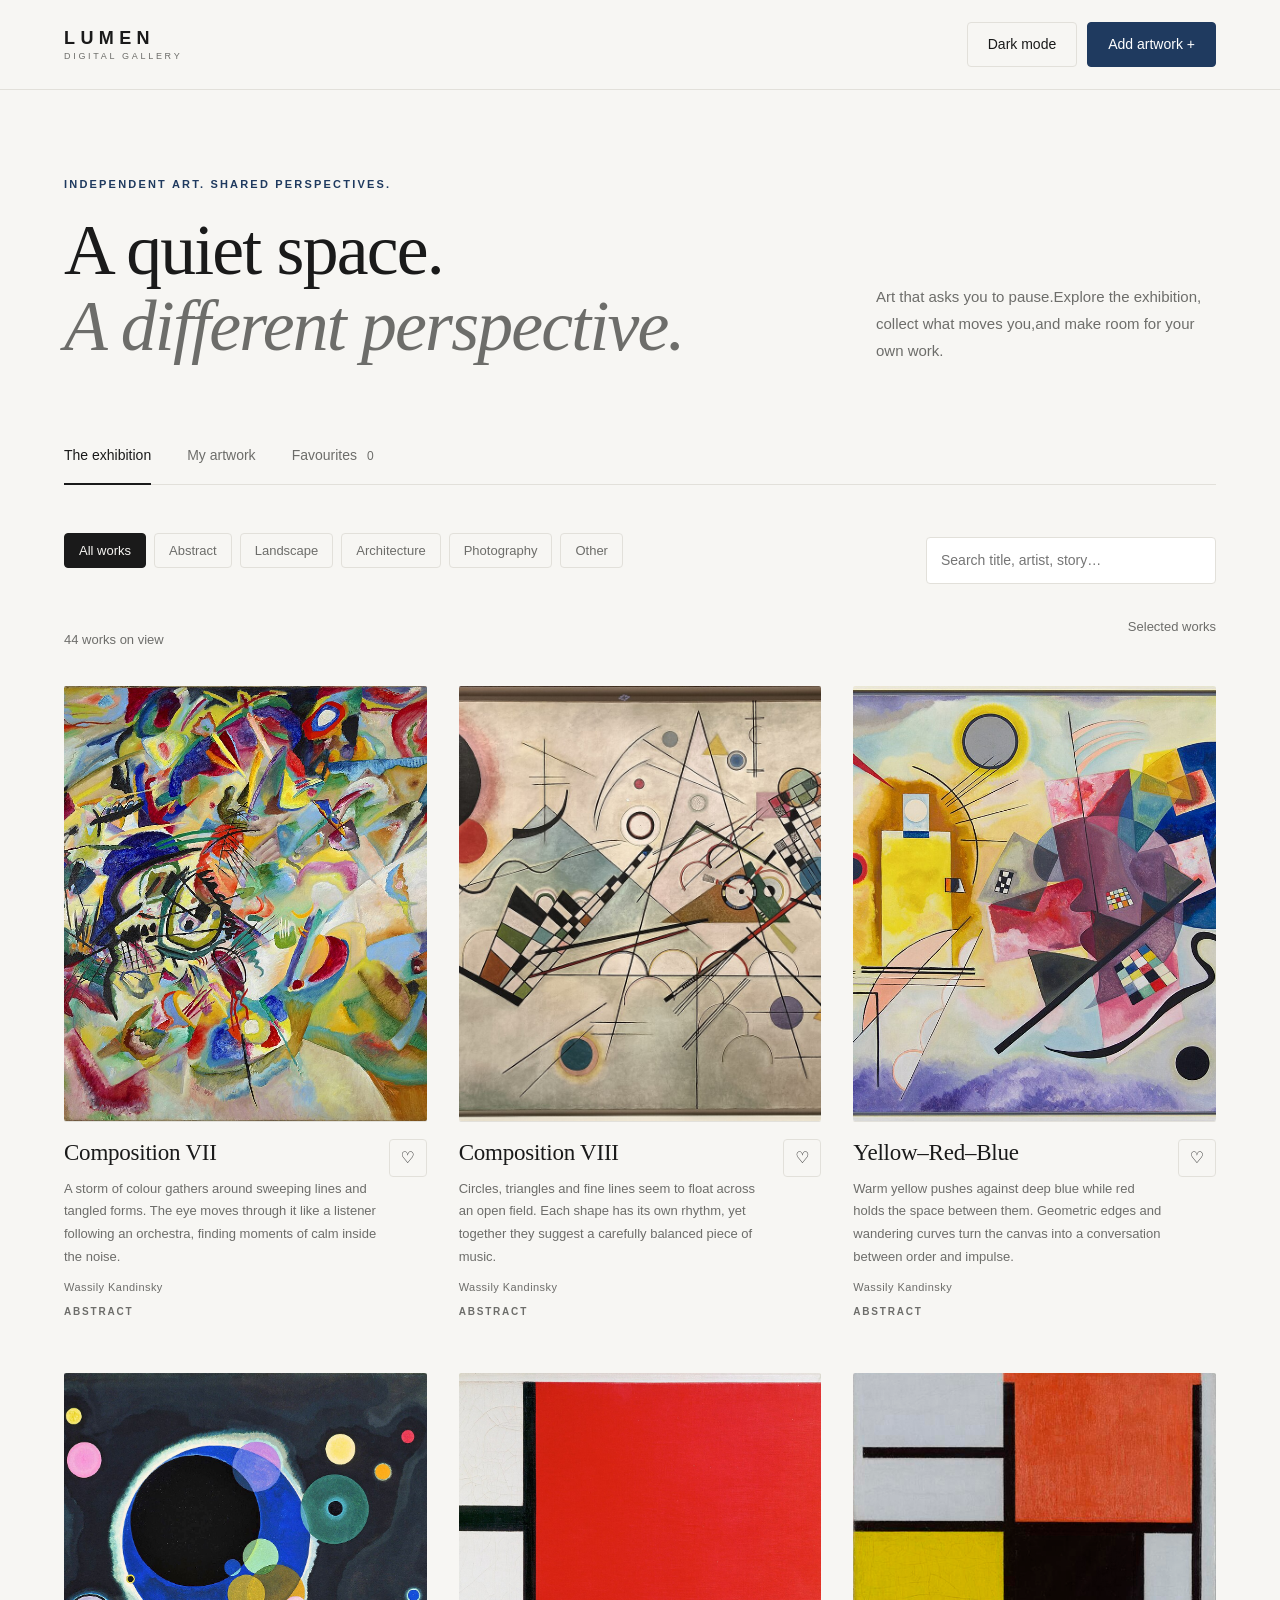
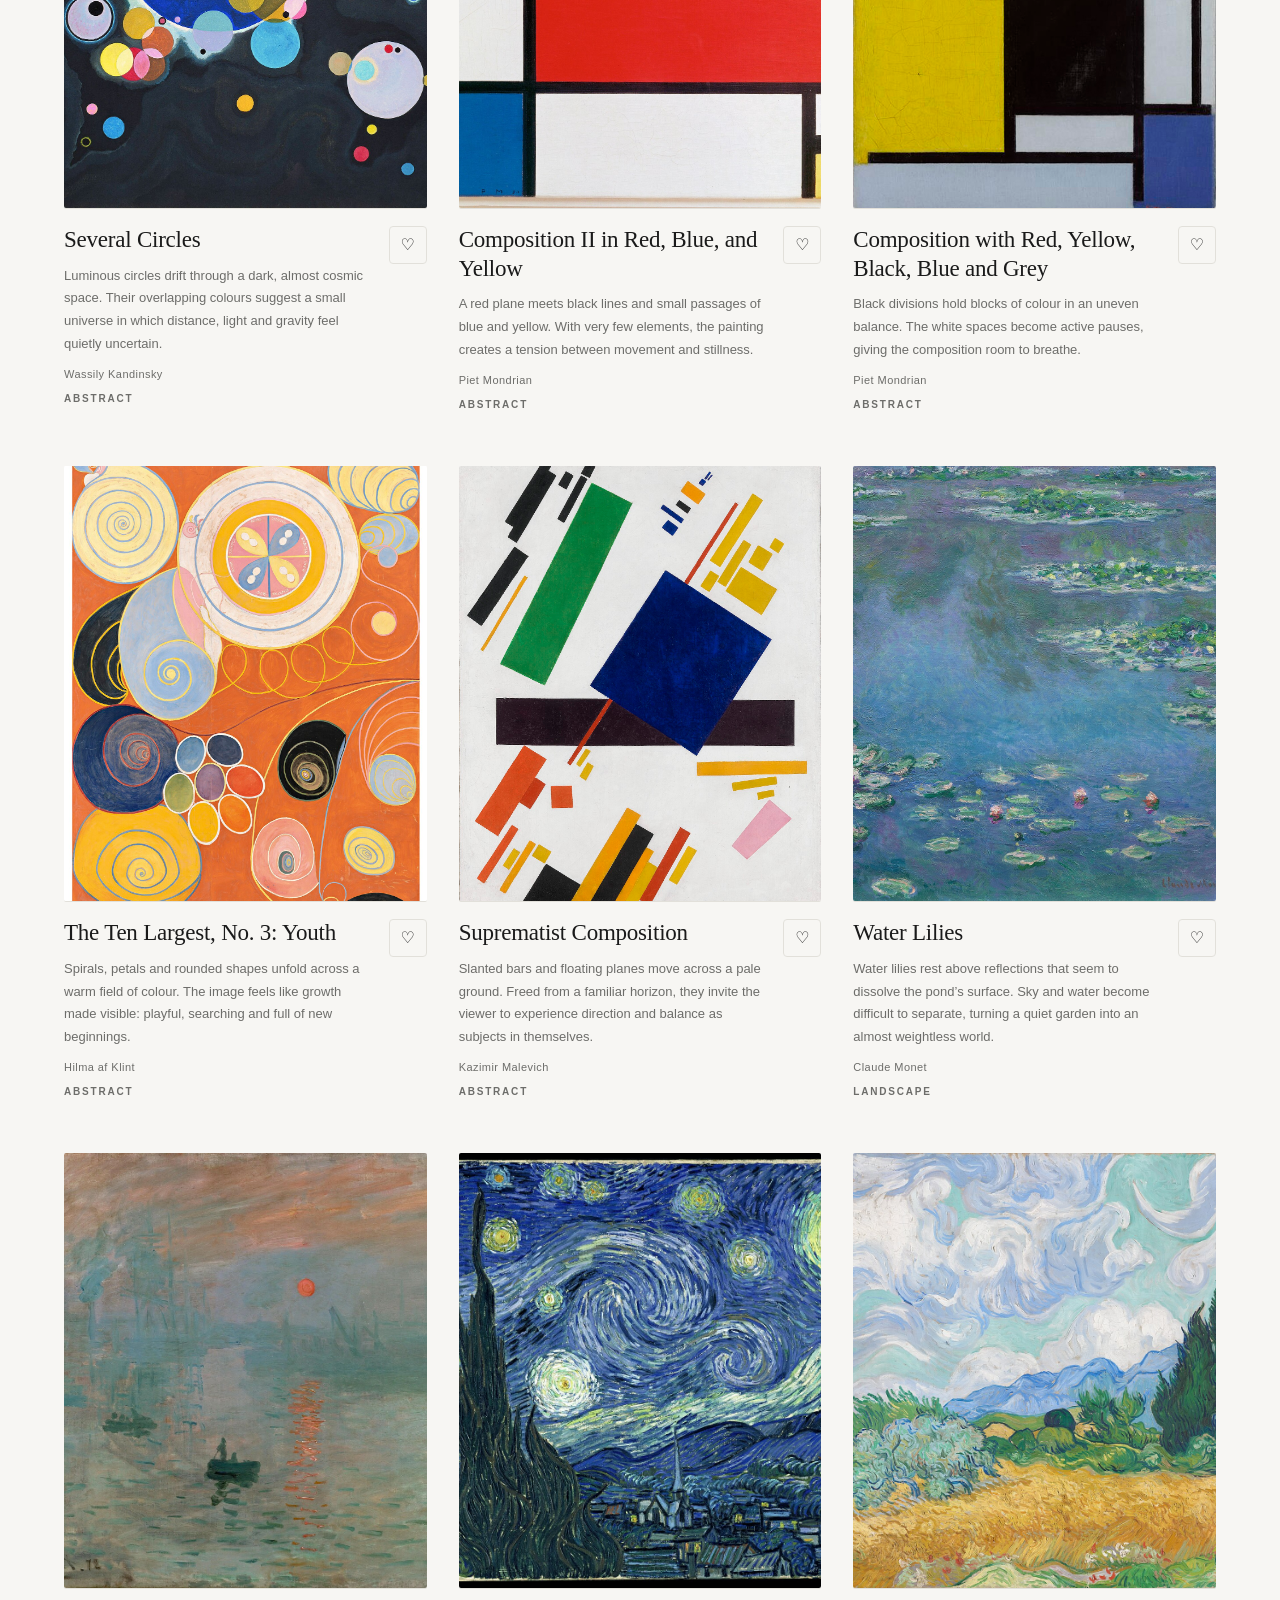
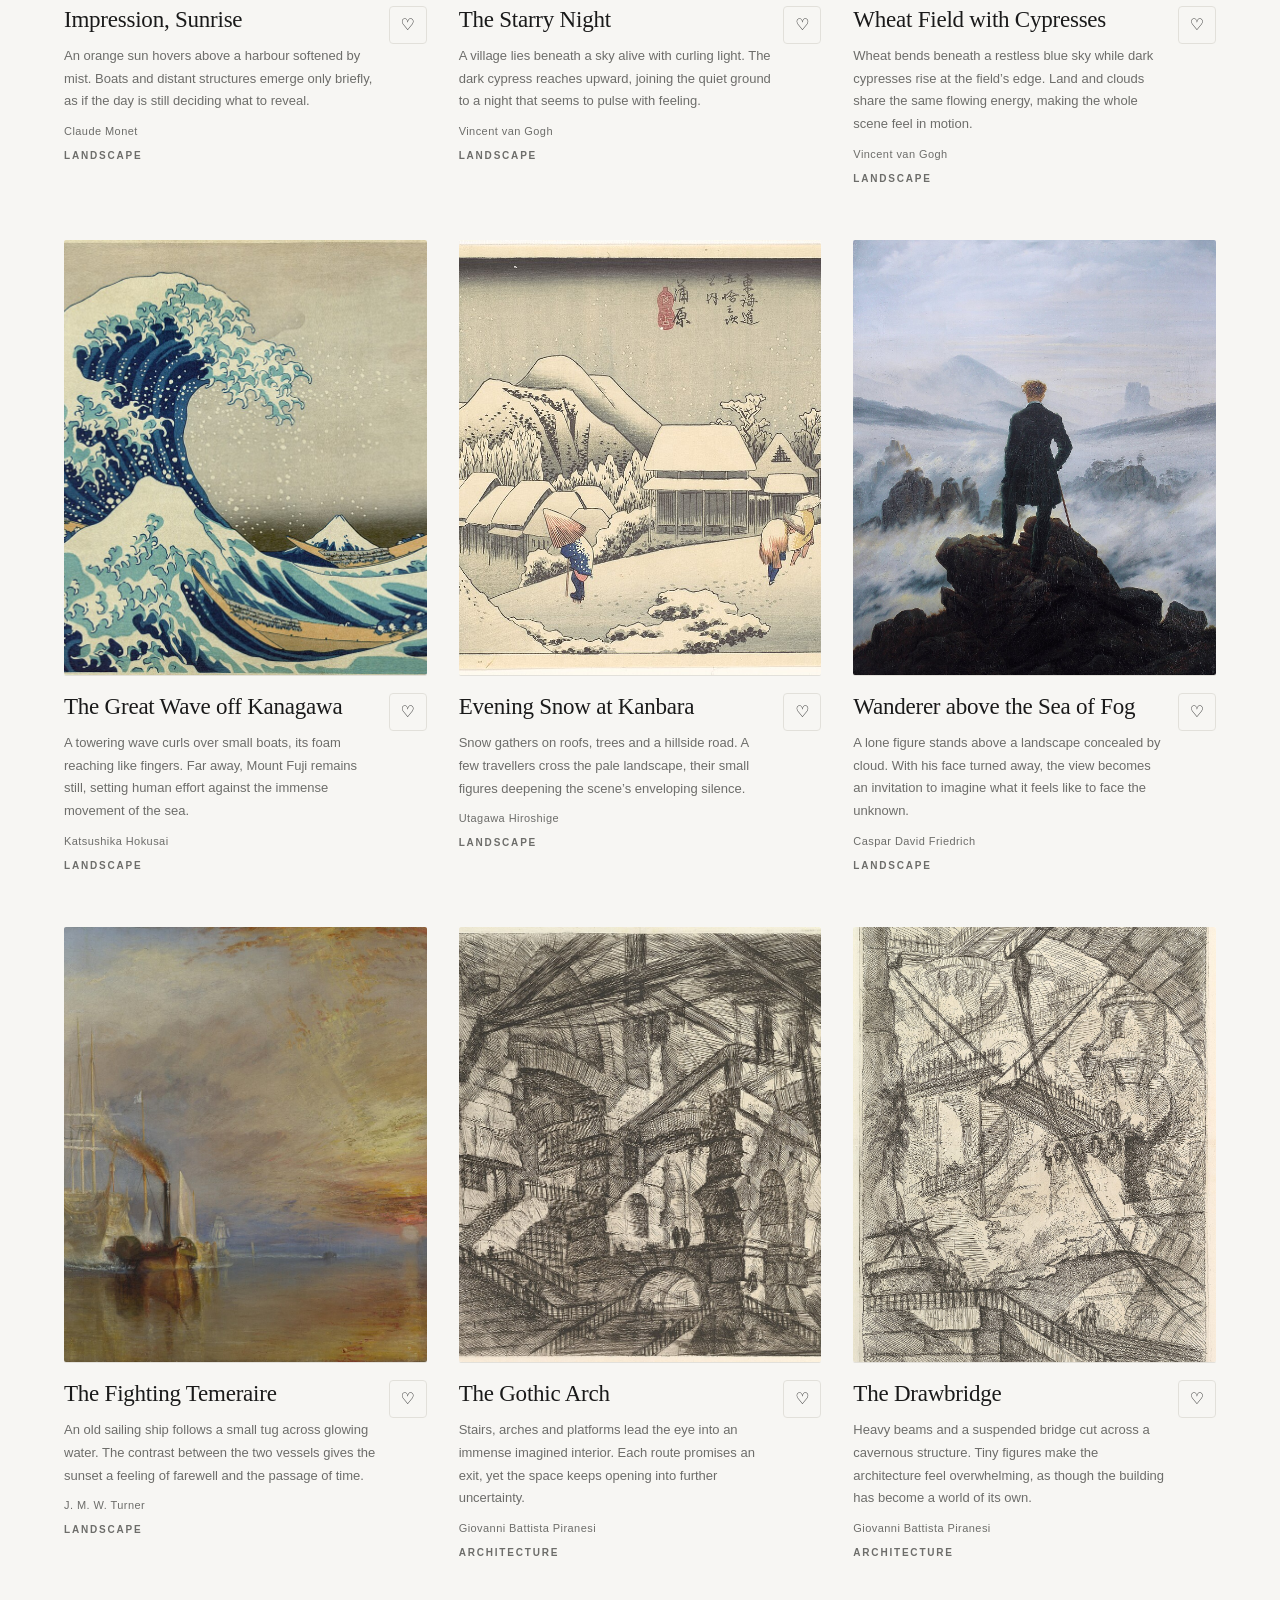
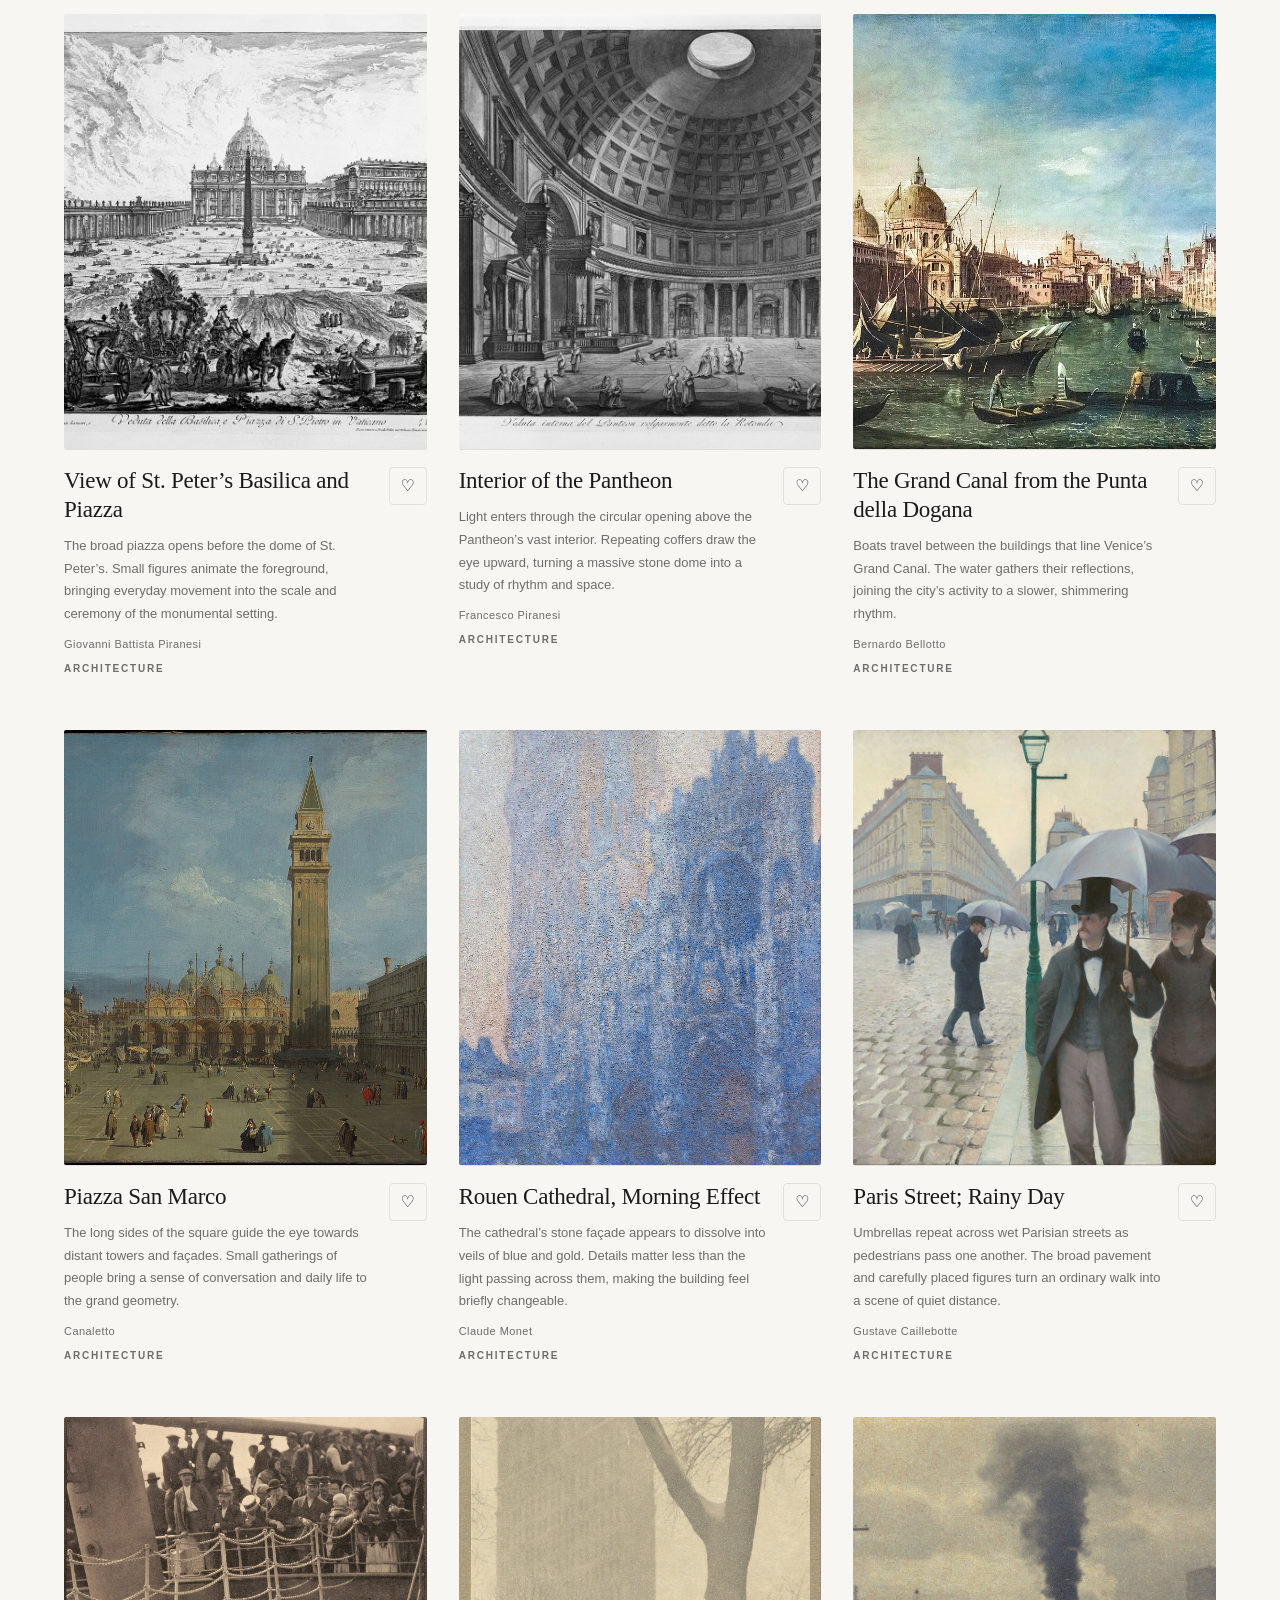
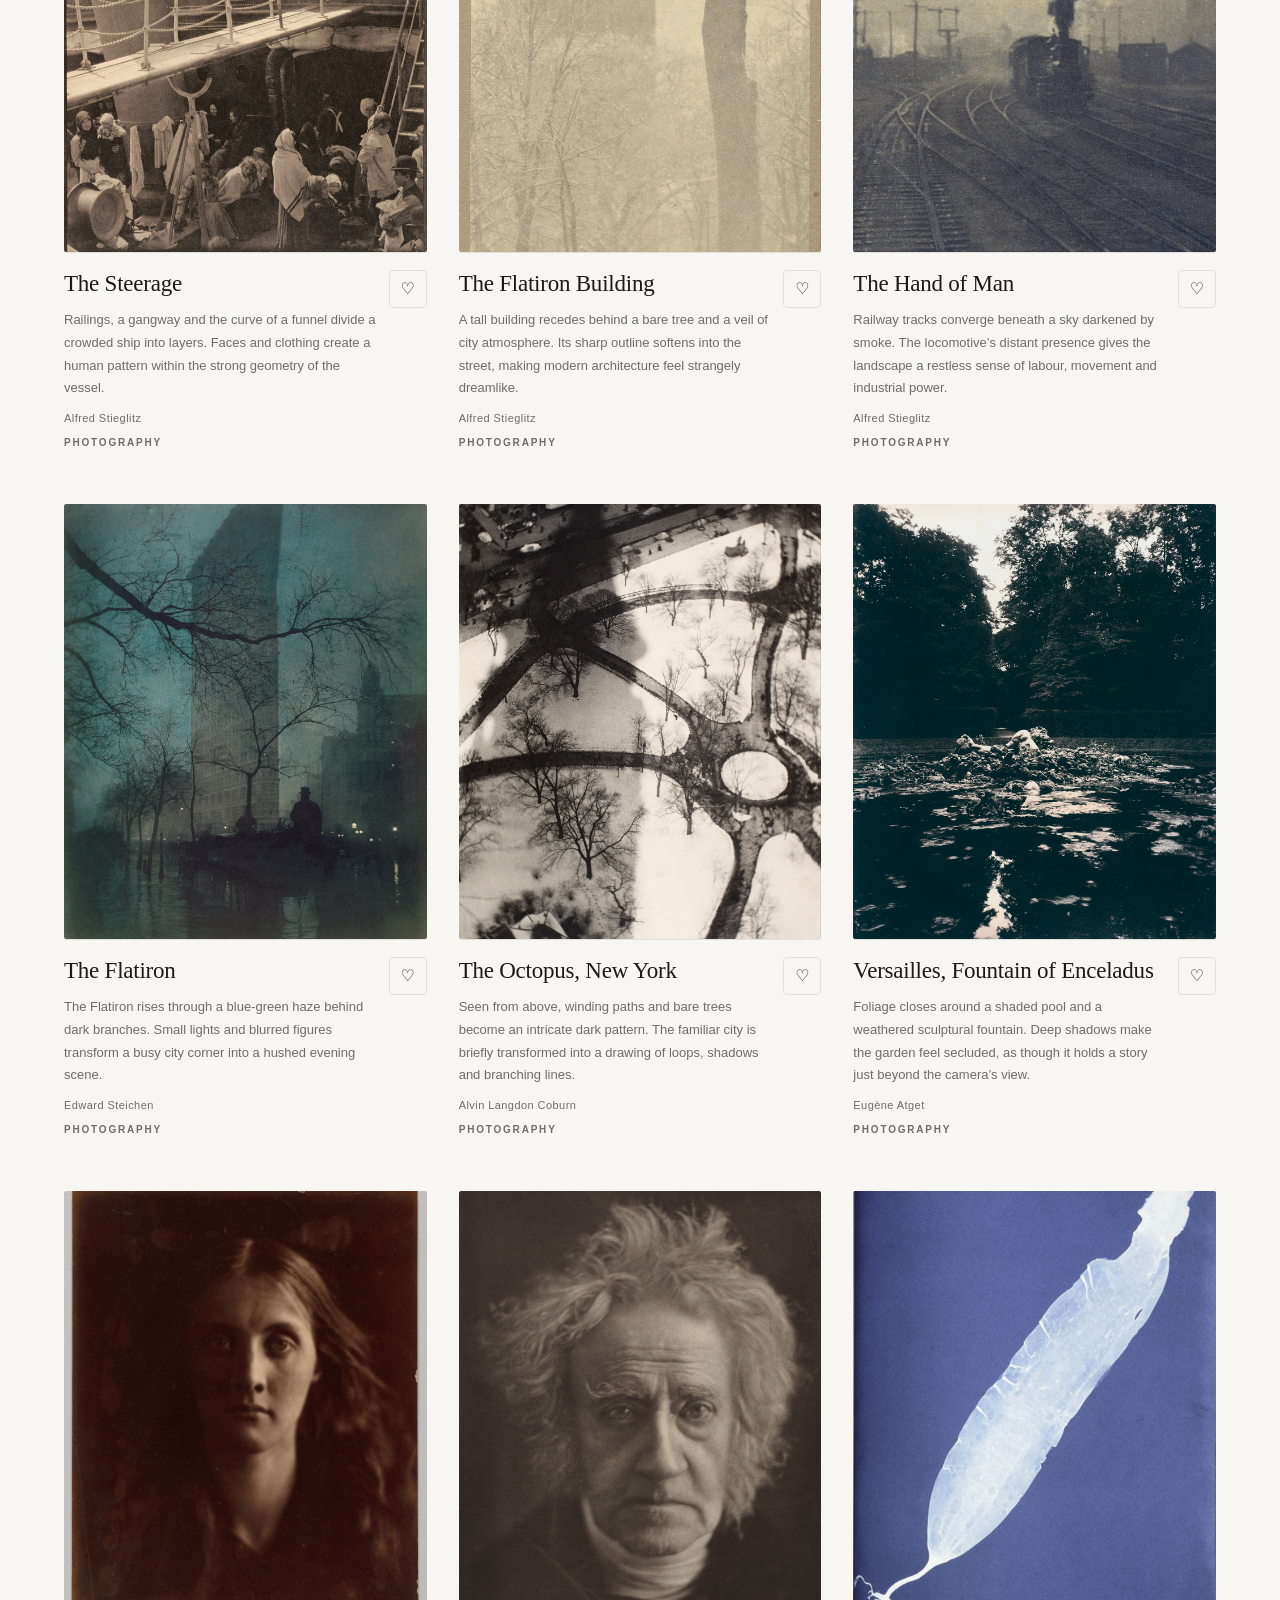
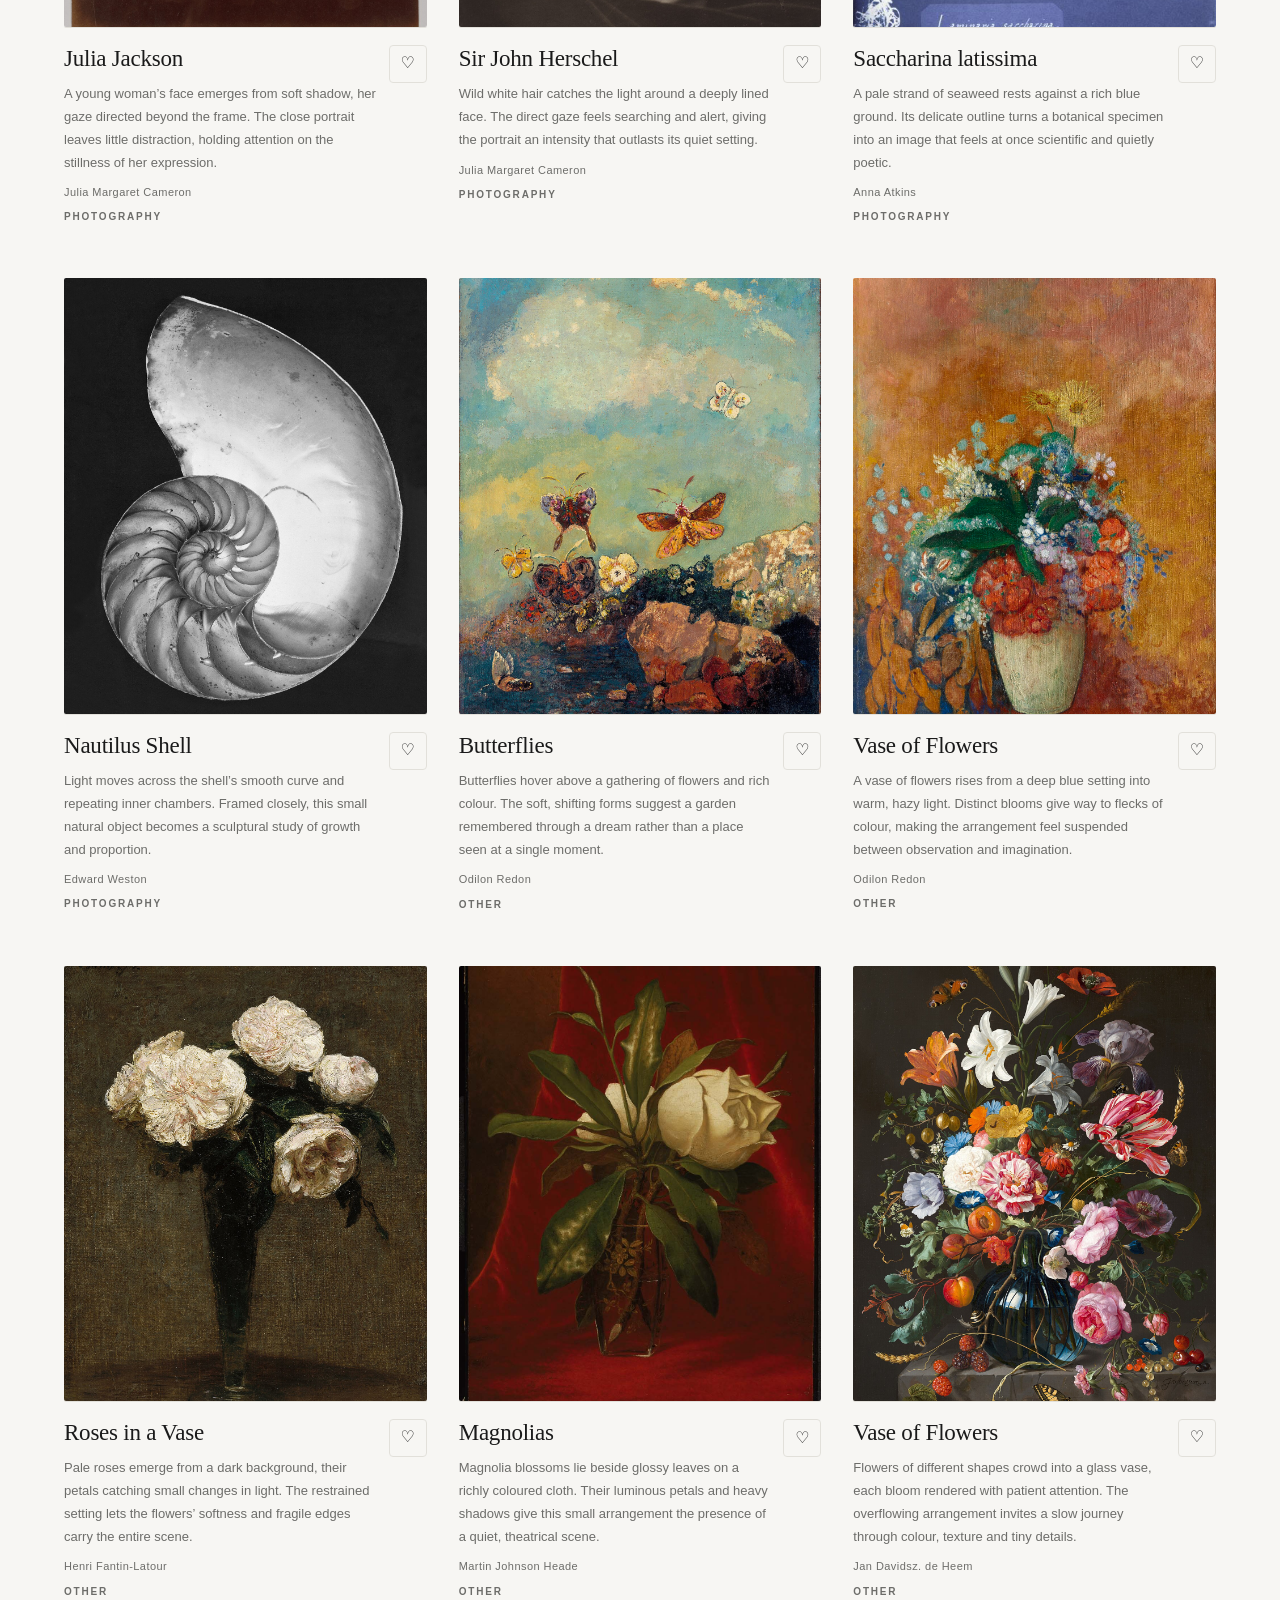
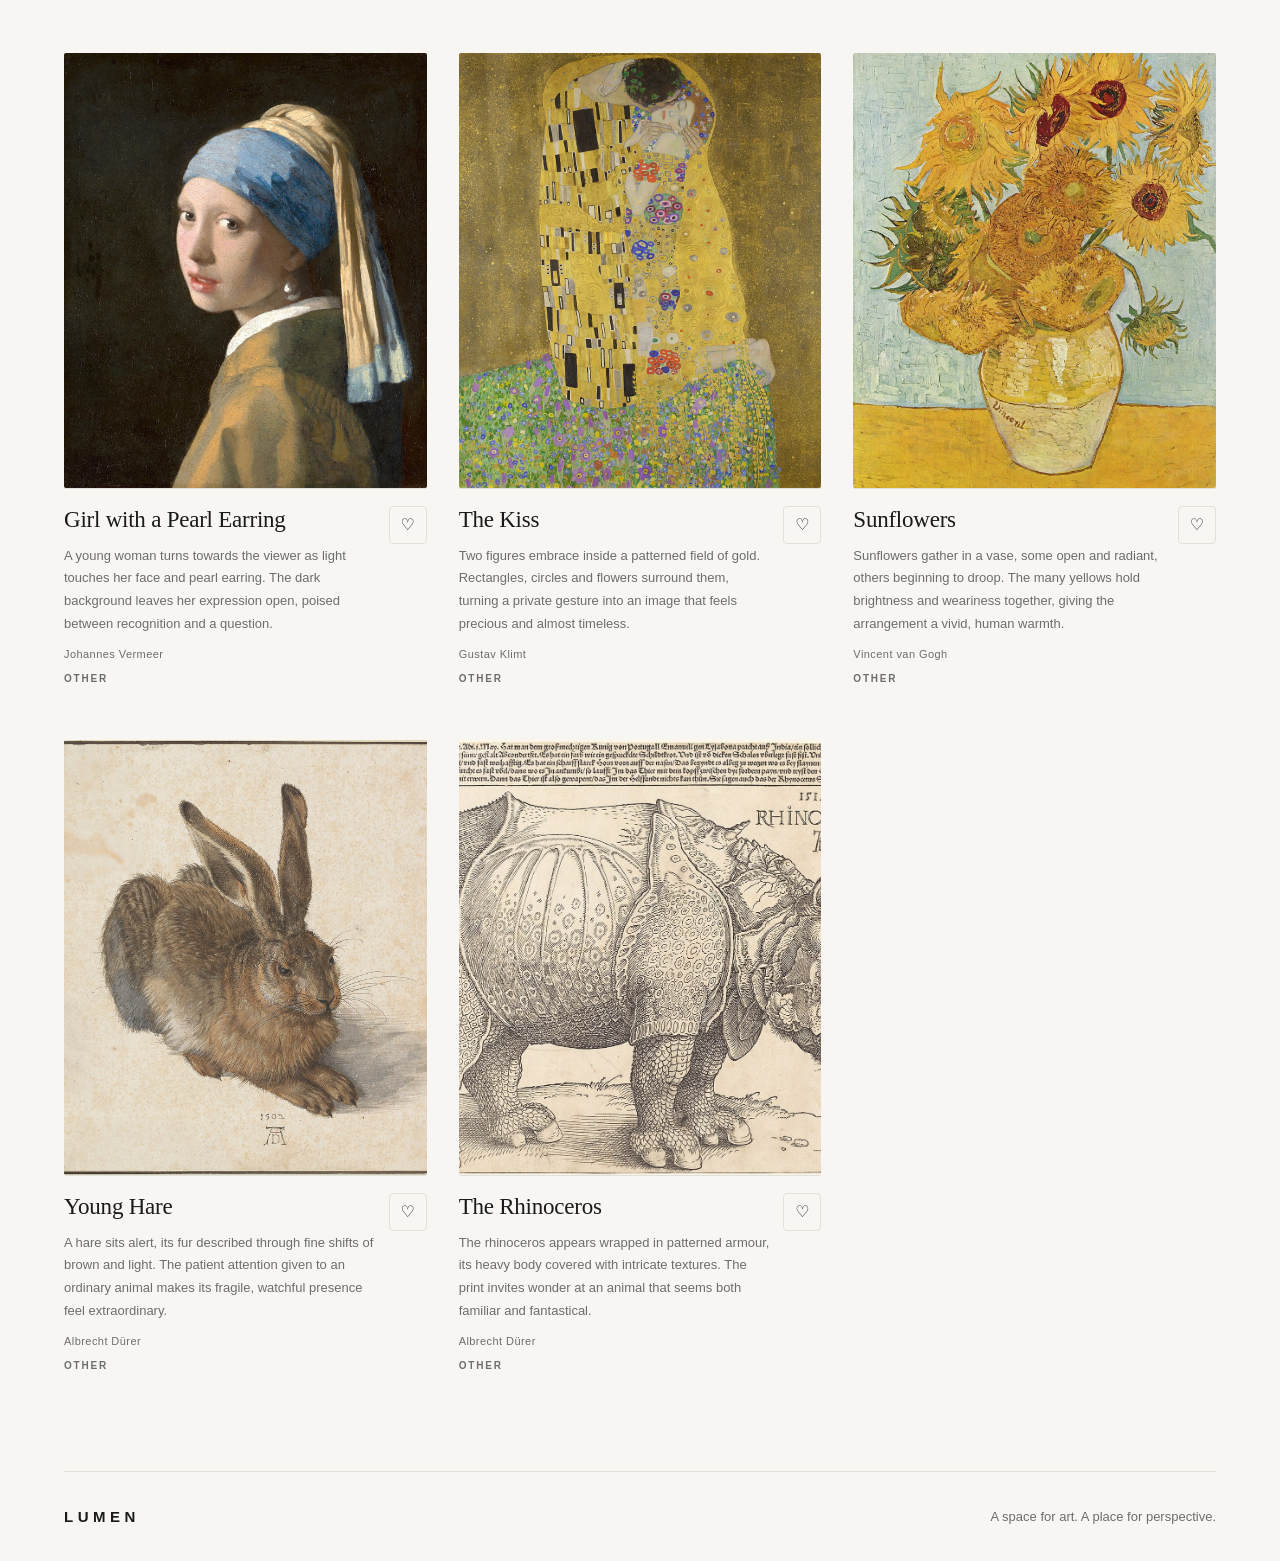
==== index.html @ 4736f154 "Completed LUMEN gallery with artwork stories" ====
<!doctype html><html lang="en"><head><meta charset="utf-8"><meta name="viewport" content="width=device-width,initial-scale=1"><meta name="theme-color" content="#f7f6f3"><meta name="description" content="LUMEN — a quiet space for art. Explore an independent digital exhibition and curate your own collection."><title>LUMEN — A space for art</title><link rel="icon" href="assets/art-1.svg"><link rel="stylesheet" href="styles.css"><script src="collection.js" defer></script><script src="app.js" defer></script></head><body>
<header><a class="logo" href="./" aria-label="Lumen home">LUMEN<span> DIGITAL GALLERY</span></a><button id="theme" class="quiet">Light mode</button><button id="add">Add artwork <span aria-hidden="true">+</span></button></header>
<main><section class="intro"><div><p class="eyebrow">Independent art. Shared perspectives.</p><h1>A quiet space.<br><em>A different perspective.</em></h1></div><p class="intro-note">Art that asks you to pause.<br>Explore the exhibition, collect what moves you,<br>and make room for your own work.</p></section>
<nav class="collections" aria-label="Collection"><button data-view="all" aria-pressed="true">The exhibition</button><button data-view="mine" aria-pressed="false">My artwork</button><button data-view="favourites" aria-pressed="false">Favourites <span id="fav-count">0</span></button></nav>
<section class="toolbar" aria-label="Filter artwork"><div id="categories"><button data-category="All" aria-pressed="true">All works</button><button data-category="Abstract" aria-pressed="false">Abstract</button><button data-category="Landscape" aria-pressed="false">Landscape</button><button data-category="Architecture" aria-pressed="false">Architecture</button><button data-category="Photography" aria-pressed="false">Photography</button><button data-category="Other" aria-pressed="false">Other</button></div><label class="search"><span class="sr-only">Search artwork</span><input id="search" type="search" placeholder="Search title, artist, story…"></label></section>
<div class="gallery-heading"><p id="result-count" aria-live="polite">Opening the exhibition…</p><span>Selected works</span></div><section id="gallery" class="gallery" aria-label="Artworks"></section><div id="empty" hidden><h2>A little room for something new.</h2><p>Try another search or category, or add your own artwork.</p><button id="clear">Reset filters</button></div>
<footer><a class="logo" href="./">LUMEN</a><p>A space for art. A place for perspective.</p></footer></main>
<dialog id="editor"><form id="art-form"><div class="dialog-head"><div><p class="eyebrow">Your personal collection</p><h2 id="editor-title">Add artwork</h2></div><button type="button" data-close="editor" aria-label="Close form" class="quiet">×</button></div><p class="muted">Saved privately in this browser, on this device.</p><label>Artwork file<input id="file" type="file" accept="image/jpeg,image/png,image/webp,image/gif,image/avif"></label><small>JPG, PNG, WebP, GIF or AVIF. Maximum 15 MB. Optional when editing.</small><label>Title<input name="title" maxlength="100" required></label><label>Artist<input name="artist" maxlength="100" required></label><label>Category<select name="category"><option>Abstract</option><option>Landscape</option><option>Architecture</option><option>Photography</option><option>Other</option></select></label><label>Description<textarea name="description" maxlength="1500" rows="3" required></textarea></label><p id="form-error" role="alert"></p><button id="save" type="submit">Save artwork</button></form></dialog>
<dialog id="lightbox"><div class="lightbar"><span>LUMEN · In focus</span><div><button id="fullscreen" class="quiet">Fullscreen</button><button data-close="lightbox" aria-label="Close artwork" class="quiet">Close ×</button></div></div><div class="stage"><button id="prev" aria-label="Previous artwork">←</button><img id="light-image" alt=""><button id="next" aria-label="Next artwork">→</button></div><div class="light-details"><div><p id="light-meta" class="eyebrow"></p><h2 id="light-title"></h2><p id="light-description"></p></div><button id="light-favourite" class="quiet">Save favourite</button></div></dialog>
<dialog id="confirm"><h2>Delete this artwork?</h2><p>This removes the uploaded image and its details from this browser.</p><div class="actions"><button id="cancel-delete" class="quiet">Keep artwork</button><button id="delete-confirm">Delete artwork</button></div></dialog><p id="toast" role="status"></p></body></html>
---- styles.css ----
:root{color-scheme:dark;--bg:#121315;--surface:#1a1b1e;--text:#ececea;--muted:#9a9a96;--line:#2c2d30;--accent:#9db7dd;--on-accent:#121315;--shadow:0 24px 60px -30px rgba(0,0,0,.9);--sans:"Helvetica Neue",Helvetica,"Segoe UI",system-ui,Arial,sans-serif;--serif:Georgia,"Times New Roman",serif;--ease:cubic-bezier(.2,.7,.2,1)}
body.light{color-scheme:light;--bg:#f7f6f3;--surface:#fff;--text:#1a1a1a;--muted:#6d6d6a;--line:#e2e0da;--accent:#1f3a5f;--on-accent:#fff;--shadow:0 24px 50px -30px rgba(30,30,20,.35)}
*{box-sizing:border-box}
body{margin:0;background:var(--bg);color:var(--text);font:15px/1.65 var(--sans);transition:background .3s,color .3s}
@keyframes fade-up{from{opacity:0;transform:translateY(14px)}to{opacity:1;transform:none}}
button,input,select,textarea{font:inherit}
button,a,input,select,textarea{outline:none}
:focus-visible{outline:2px solid var(--accent);outline-offset:3px}
button{cursor:pointer;border:1px solid var(--accent);background:var(--accent);color:var(--on-accent);font-weight:500;font-size:14px;padding:10px 20px;border-radius:4px;transition:opacity .2s,background .2s,color .2s,border-color .2s}
button:hover{opacity:.88}
button:disabled{opacity:.5;cursor:wait}
a{color:inherit;text-decoration:none}
.quiet{background:transparent;color:var(--text);border-color:var(--line)}
.quiet:hover{opacity:1;border-color:var(--text)}
header{display:flex;align-items:center;gap:10px;padding:22px 5%;background:var(--bg);border-bottom:1px solid var(--line)}
.logo{font:600 18px var(--sans);letter-spacing:.3em}
.logo span{display:block;font:500 9px var(--sans);letter-spacing:.3em;color:var(--muted);margin-top:2px}
header .logo{margin-right:auto}
main{max-width:1440px;margin:auto;padding:0 5%}
.intro{display:flex;justify-content:space-between;align-items:end;gap:60px;padding:88px 0 64px}
.eyebrow{margin:0;font:600 11px var(--sans);letter-spacing:.2em;text-transform:uppercase;color:var(--accent)}
h1{font:400 clamp(40px,5.6vw,84px)/1.06 var(--serif);letter-spacing:-.025em;margin:22px 0 0}
h1 em{font-style:italic;color:var(--muted)}
.intro-note{max-width:340px;margin:0;color:var(--muted);line-height:1.8;font-size:15px}
.intro-note br{display:none}
.collections{display:flex;gap:36px;border-bottom:1px solid var(--line)}
.collections button{background:none;border:0;border-bottom:2px solid transparent;margin-bottom:-1px;border-radius:0;color:var(--muted);padding:16px 0}
.collections button:hover{opacity:1;color:var(--text)}
.collections [aria-pressed=true]{color:var(--text);border-bottom-color:var(--text)}
#fav-count{margin-left:6px;font-size:12px;color:var(--muted)}
.toolbar{display:flex;justify-content:space-between;gap:24px;padding:28px 0;align-items:center;flex-wrap:wrap}
#categories{display:flex;gap:8px;flex-wrap:wrap}
#categories button{background:transparent;border:1px solid var(--line);color:var(--muted);font-size:13px;padding:6px 14px}
#categories button:hover{opacity:1;color:var(--text);border-color:var(--text)}
#categories [aria-pressed=true]{background:var(--text);border-color:var(--text);color:var(--bg)}
input,select,textarea{width:100%;background:var(--surface);border:1px solid var(--line);border-radius:4px;color:var(--text);padding:11px 14px;transition:border-color .2s}
input:focus,select:focus,textarea:focus{border-color:var(--text)}
select option{background:var(--surface)}
input[type=search]{width:290px;font-size:14px}
.gallery-heading{display:flex;justify-content:space-between;font-size:13px;color:var(--muted);padding-bottom:22px}
.gallery{display:grid;grid-template-columns:repeat(3,minmax(0,1fr));gap:56px 32px}
.gallery article{animation:fade-up .7s var(--ease) both;animation-delay:calc(var(--i,0)*60ms)}
.art-open{display:block;width:100%;padding:0;overflow:hidden;border:0;border-radius:2px;background:var(--surface);box-shadow:0 1px 0 var(--line);transition:box-shadow .4s}
.art-open:hover{opacity:1;box-shadow:var(--shadow)}
.art-image{width:100%;height:auto;aspect-ratio:4/4.8;object-fit:cover;display:block;transition:transform .8s var(--ease)}
.art-open:hover img{transform:scale(1.03)}
.art-info{display:flex;justify-content:space-between;align-items:start;gap:12px;margin-top:18px}
.art-info h2{font:400 23px/1.25 var(--serif);letter-spacing:-.01em;margin:0 0 3px}
.art-info p{color:var(--muted);margin:0;font-size:14px}
.art-info .quiet{padding:0;width:38px;height:38px;font-size:16px;display:grid;place-items:center;flex:none}
.art-info [aria-pressed=true]{background:var(--accent);border-color:var(--accent);color:var(--on-accent)}
.tag{display:block;margin-top:10px;font:600 10px var(--sans);letter-spacing:.18em;color:var(--muted)}
.manage{display:flex;gap:8px;margin-top:14px}
.manage button{font-size:12px;padding:5px 14px}
.muted,small{color:var(--muted)}
footer{display:flex;align-items:center;justify-content:space-between;gap:20px;margin-top:100px;padding:34px 0;border-top:1px solid var(--line);color:var(--muted);font-size:13px}
footer p{margin:0}
footer .logo{font-size:15px;color:var(--text)}
dialog{color:var(--text);background:var(--surface);border:1px solid var(--line);border-radius:8px;padding:34px;max-height:90dvh;width:min(560px,94vw);box-shadow:var(--shadow)}
dialog[open]{animation:fade-up .35s var(--ease)}
dialog::backdrop{background:rgba(18,18,18,.55)}
dialog h2{font:400 30px var(--serif);letter-spacing:-.01em;margin:8px 0 12px}
.dialog-head{display:flex;justify-content:space-between;align-items:start}
.dialog-head .quiet{width:38px;height:38px;padding:0;font-size:20px}
label{display:block;margin:18px 0 4px;font-size:13px;font-weight:500}
label input,label select,label textarea{margin-top:6px}
small{display:block;font-size:12px;margin-top:6px}
#save{width:100%;margin-top:22px;padding:14px}
#form-error{color:#c0392b;font-size:13px;min-height:1em}
body:not(.light) #form-error{color:#ff8b7a}
#lightbox{width:100vw;max-width:none;height:100dvh;max-height:none;border:0;border-radius:0;padding:20px 4%;background:var(--bg)}
.lightbar{display:flex;justify-content:space-between;align-items:center;font:600 11px var(--sans);letter-spacing:.2em;text-transform:uppercase;color:var(--muted)}
.lightbar div{display:flex;gap:8px}
.lightbar .quiet{padding:8px 16px;font-size:13px;letter-spacing:0;text-transform:none;font-weight:500}
.stage{display:flex;align-items:center;justify-content:space-between;gap:15px;height:69dvh;margin:16px 0}
.stage img{max-width:calc(100% - 140px);max-height:100%;object-fit:contain;box-shadow:var(--shadow);animation:fade-up .5s var(--ease) both}
.stage button{width:50px;height:50px;padding:0;font-size:18px;display:grid;place-items:center;background:transparent;color:var(--text);border-color:var(--line)}
.stage button:hover{opacity:1;border-color:var(--text)}
.light-details{display:flex;justify-content:space-between;align-items:start;gap:20px;max-width:1000px;margin:auto}
.light-details h2{margin:6px 0;font-size:32px}
.light-details p{max-width:680px;margin:5px 0;font-size:14px}
.actions{display:flex;justify-content:end;gap:10px}
#empty{text-align:center;padding:80px 0}
#empty h2{font:400 32px var(--serif)}
#toast{position:fixed;bottom:24px;left:50%;transform:translateX(-50%);padding:12px 22px;background:var(--text);color:var(--bg);font-size:14px;border-radius:4px;z-index:10;display:none;max-width:90vw}
.sr-only{position:absolute;width:1px;height:1px;overflow:hidden;clip:rect(0,0,0,0)}
body:has(dialog[open]){overflow:hidden}
@media(max-width:1000px){.gallery{grid-template-columns:repeat(2,minmax(0,1fr))}}
@media(max-width:850px){.intro{flex-direction:column;align-items:start;gap:24px;padding:56px 0 40px}.toolbar{flex-direction:column;align-items:stretch}input[type=search]{width:100%}.collections{overflow-x:auto;gap:26px}.collections button{white-space:nowrap}}
@media(max-width:600px){header{padding:16px 5%;gap:6px}header button{padding:8px 11px;font-size:12px}.logo{font-size:15px}.logo span{font-size:7px}.gallery{grid-template-columns:1fr;gap:44px}.gallery-heading span{display:none}footer{flex-wrap:wrap}.stage{height:57dvh;gap:5px}.stage button{width:40px;height:40px}.stage img{max-width:calc(100% - 90px)}.light-details{flex-direction:column}dialog{padding:24px}}
@media(prefers-reduced-motion:reduce){*,*::before,*::after{animation:none!important;transition:none!important}}

/* Collection provenance links */
.source-link{font-size:12px;color:var(--muted);text-decoration:underline;text-underline-offset:4px}.source-link:hover{color:var(--text)}.credits-list{max-width:900px;padding-bottom:50px}.credits-list li{margin-bottom:18px}.credits-list h2{font-family:var(--serif);font-weight:400;font-size:30px;margin-top:45px}

/* Artwork stories sit directly below their titles. */
.art-info .art-story{font-size:13px;line-height:1.75;color:var(--muted);margin:10px 0 9px;max-width:58ch}.art-info .art-artist{font-size:11px;letter-spacing:.04em;color:var(--muted);margin-top:9px}
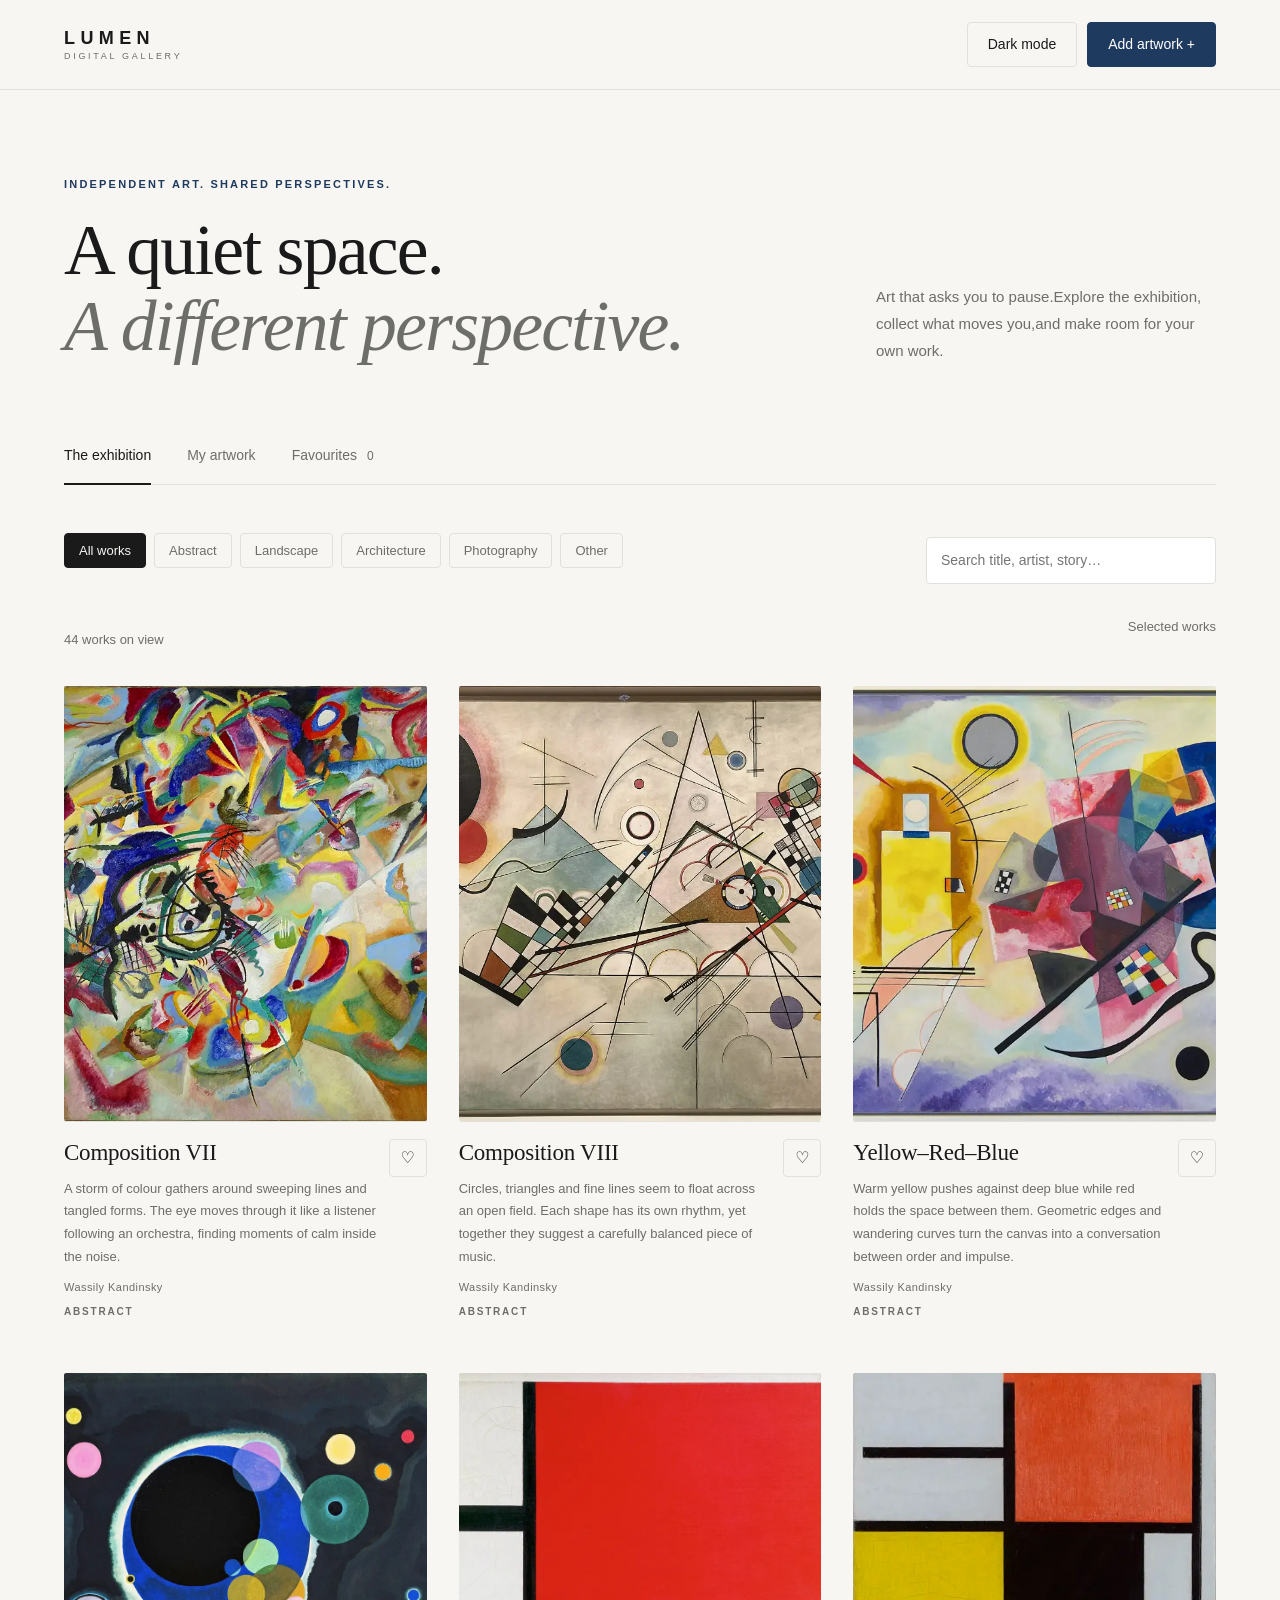
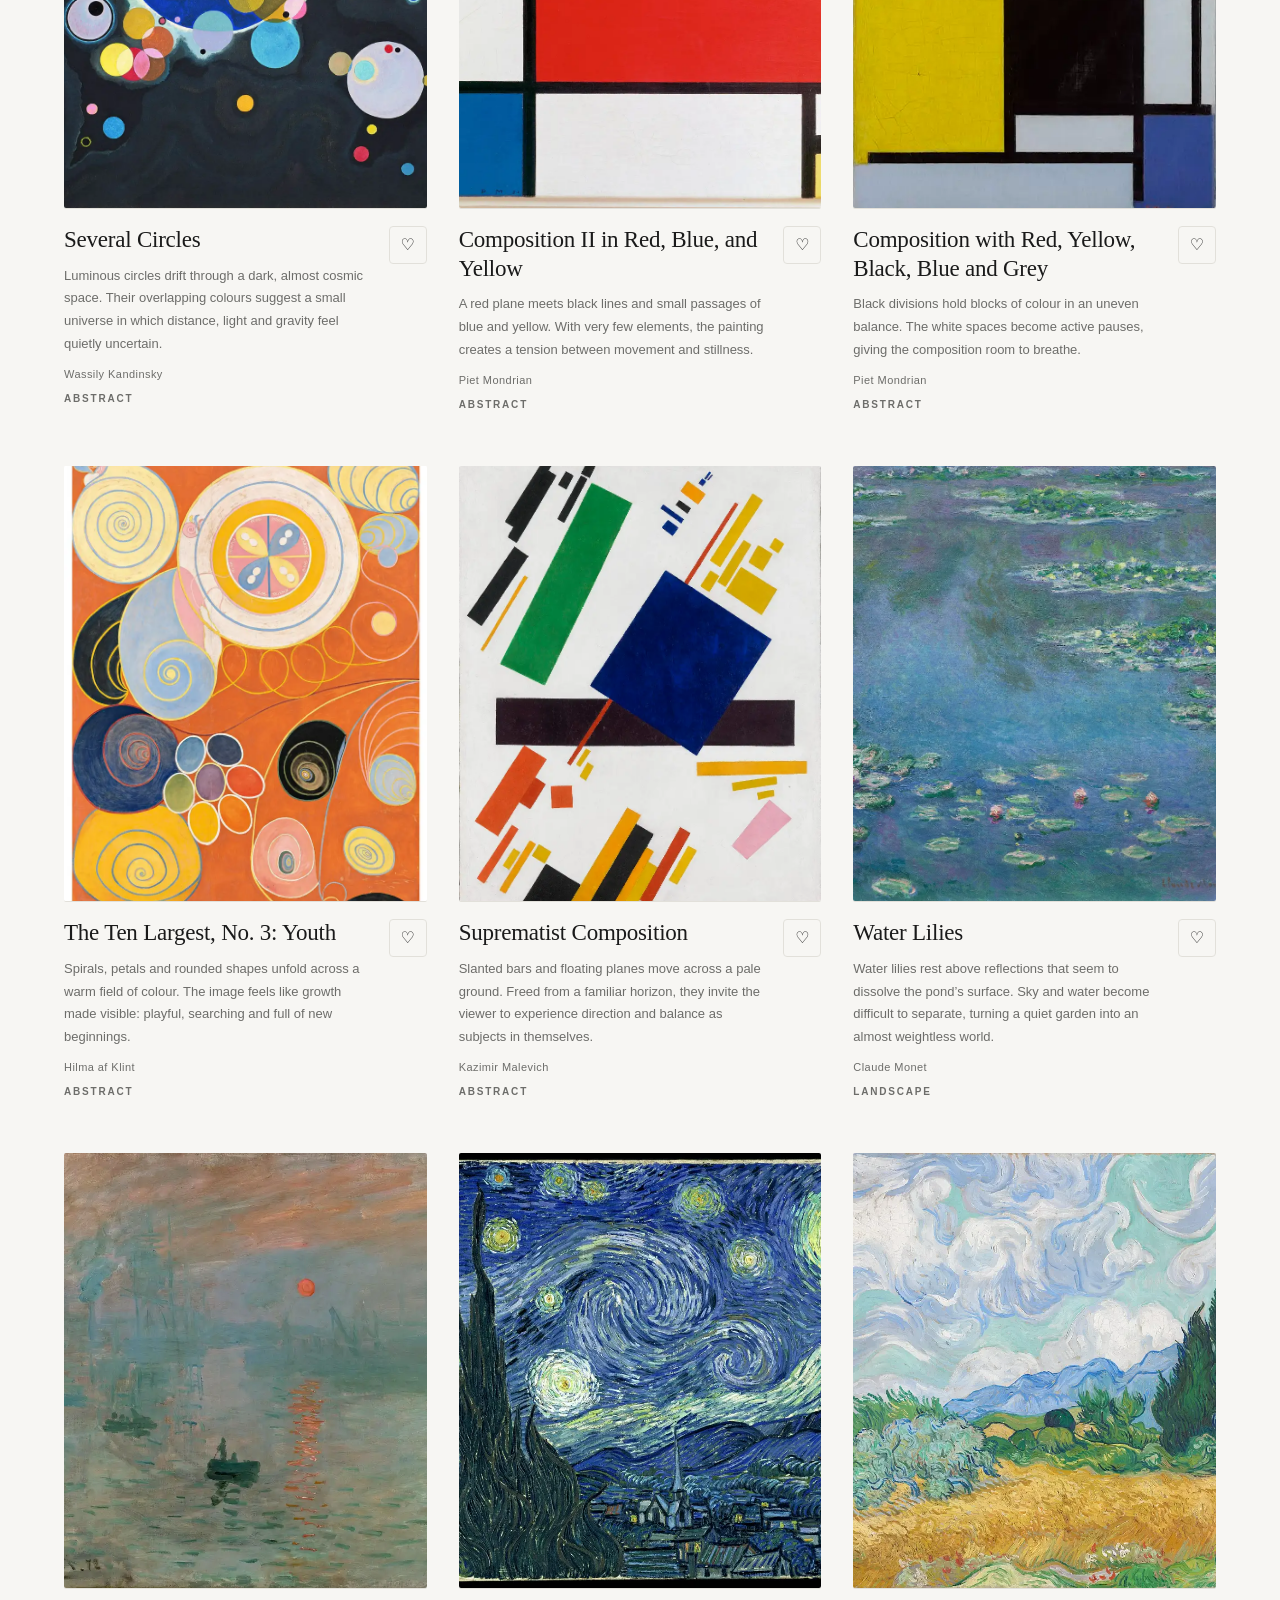
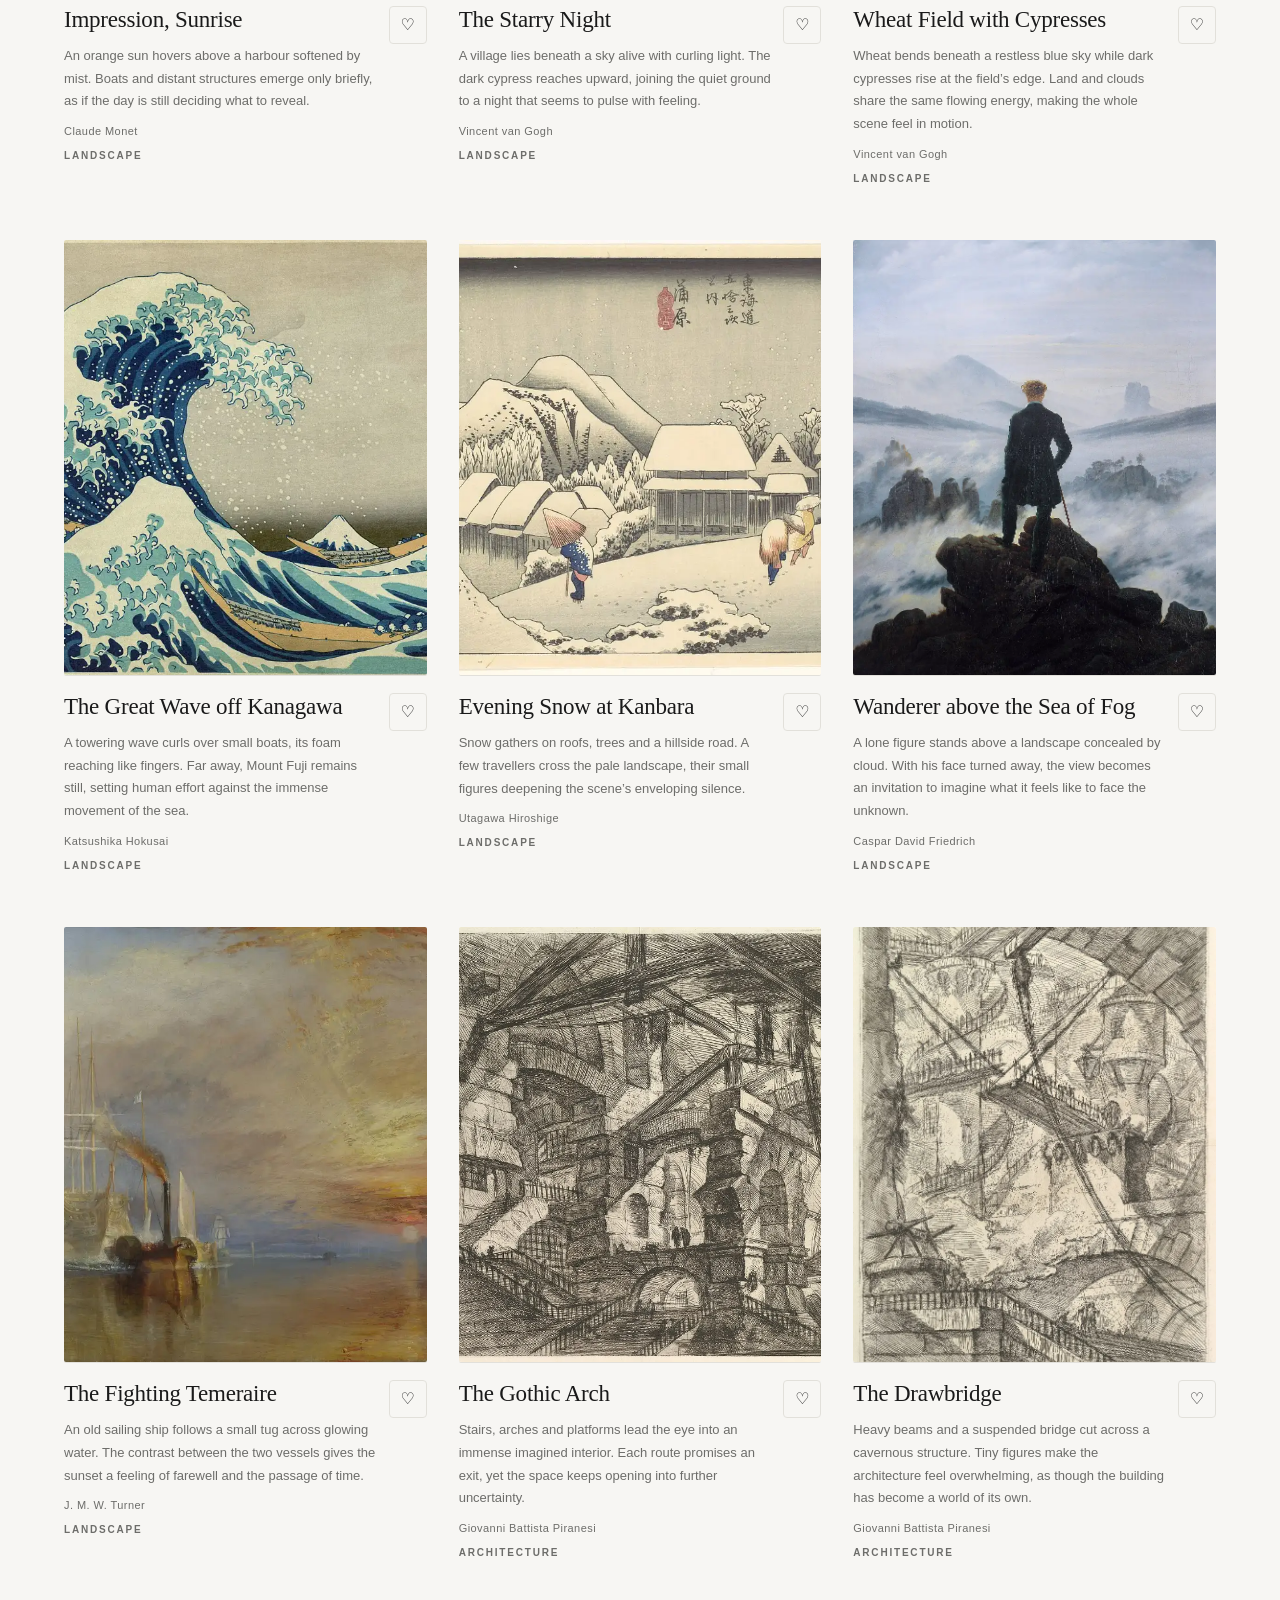
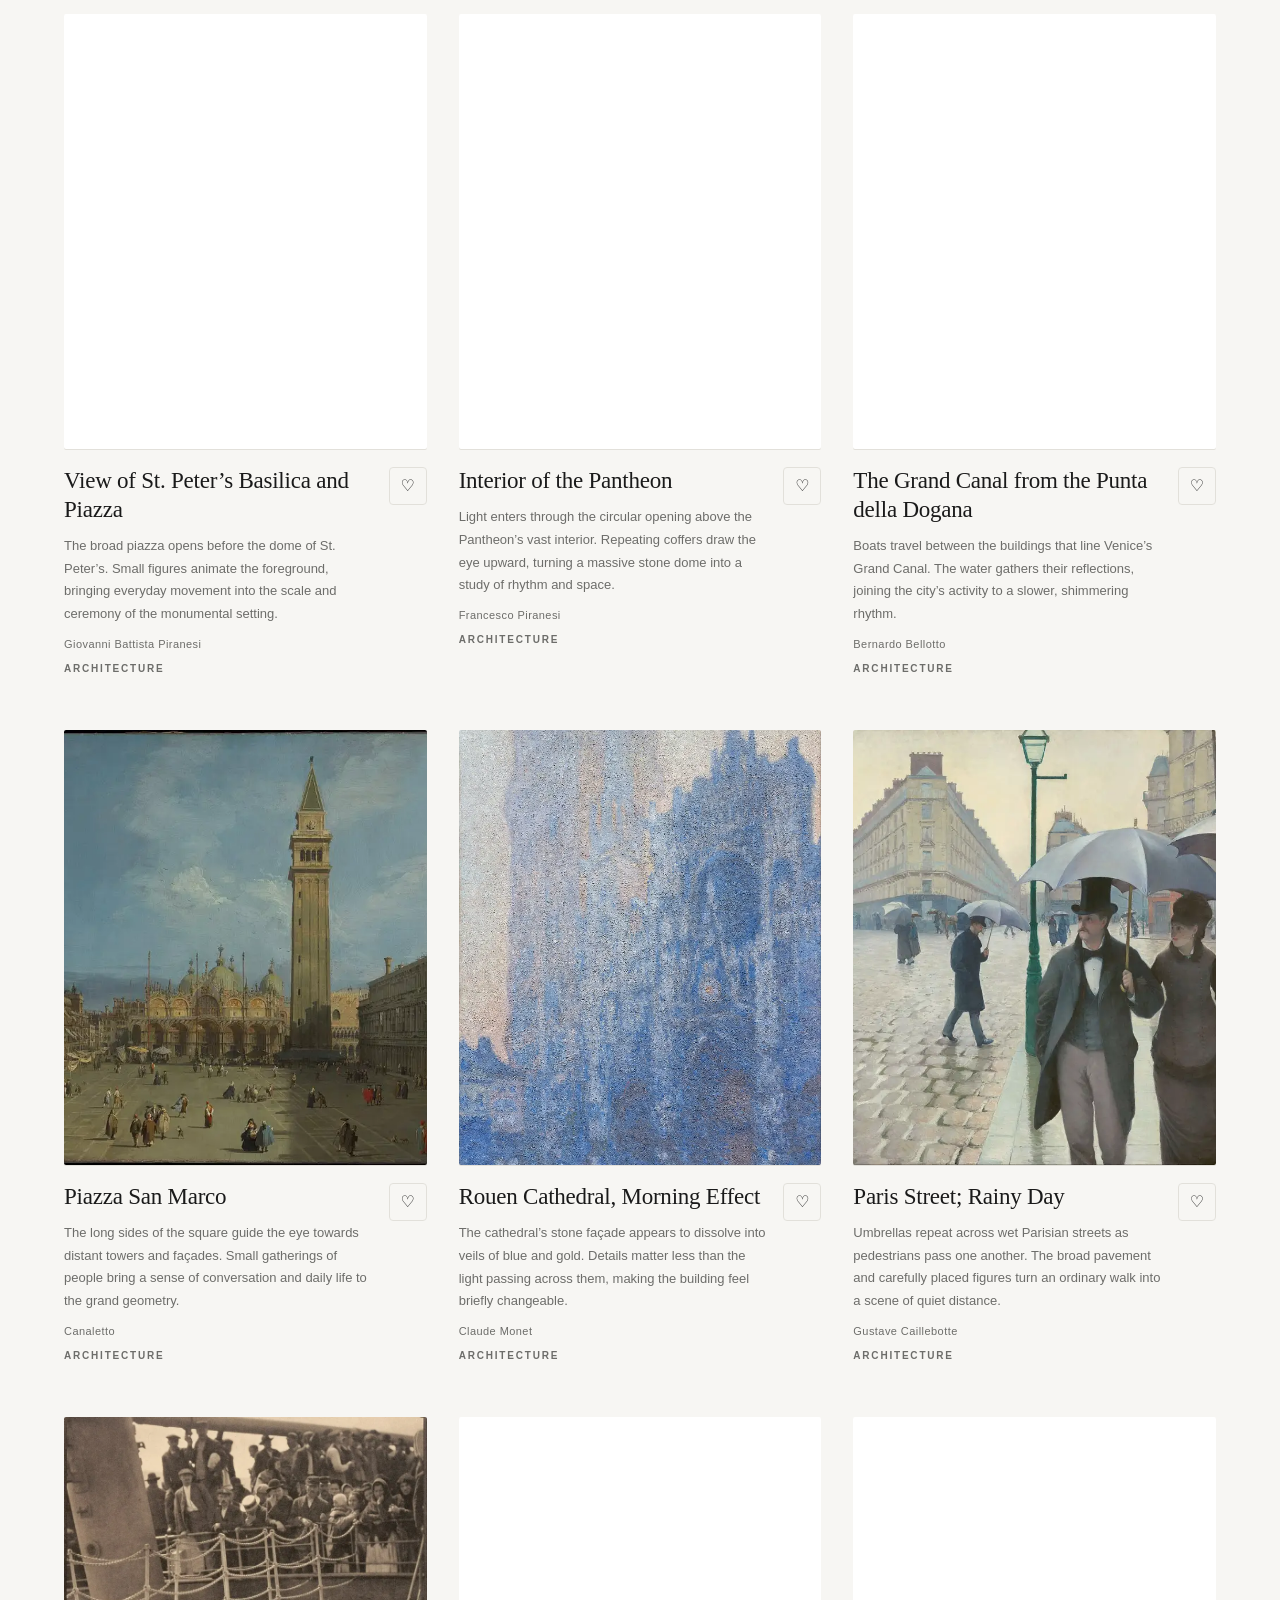
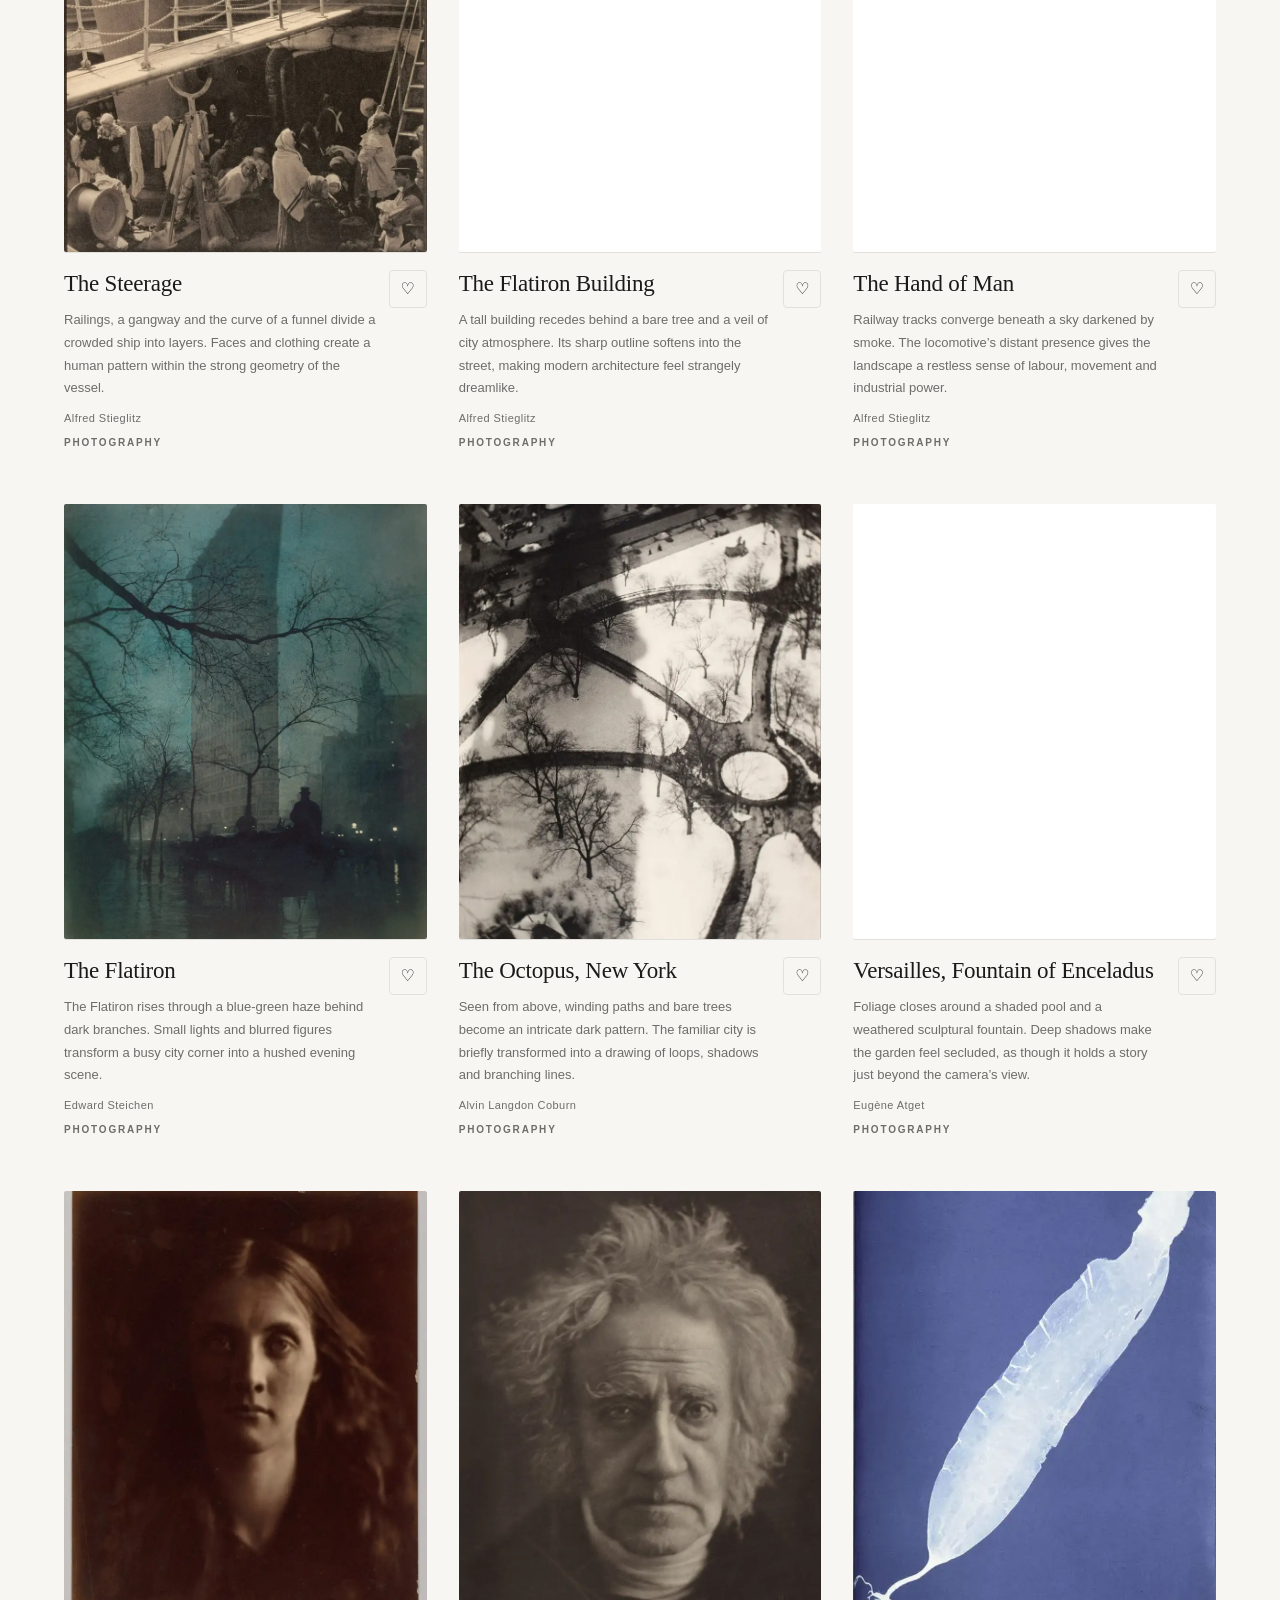
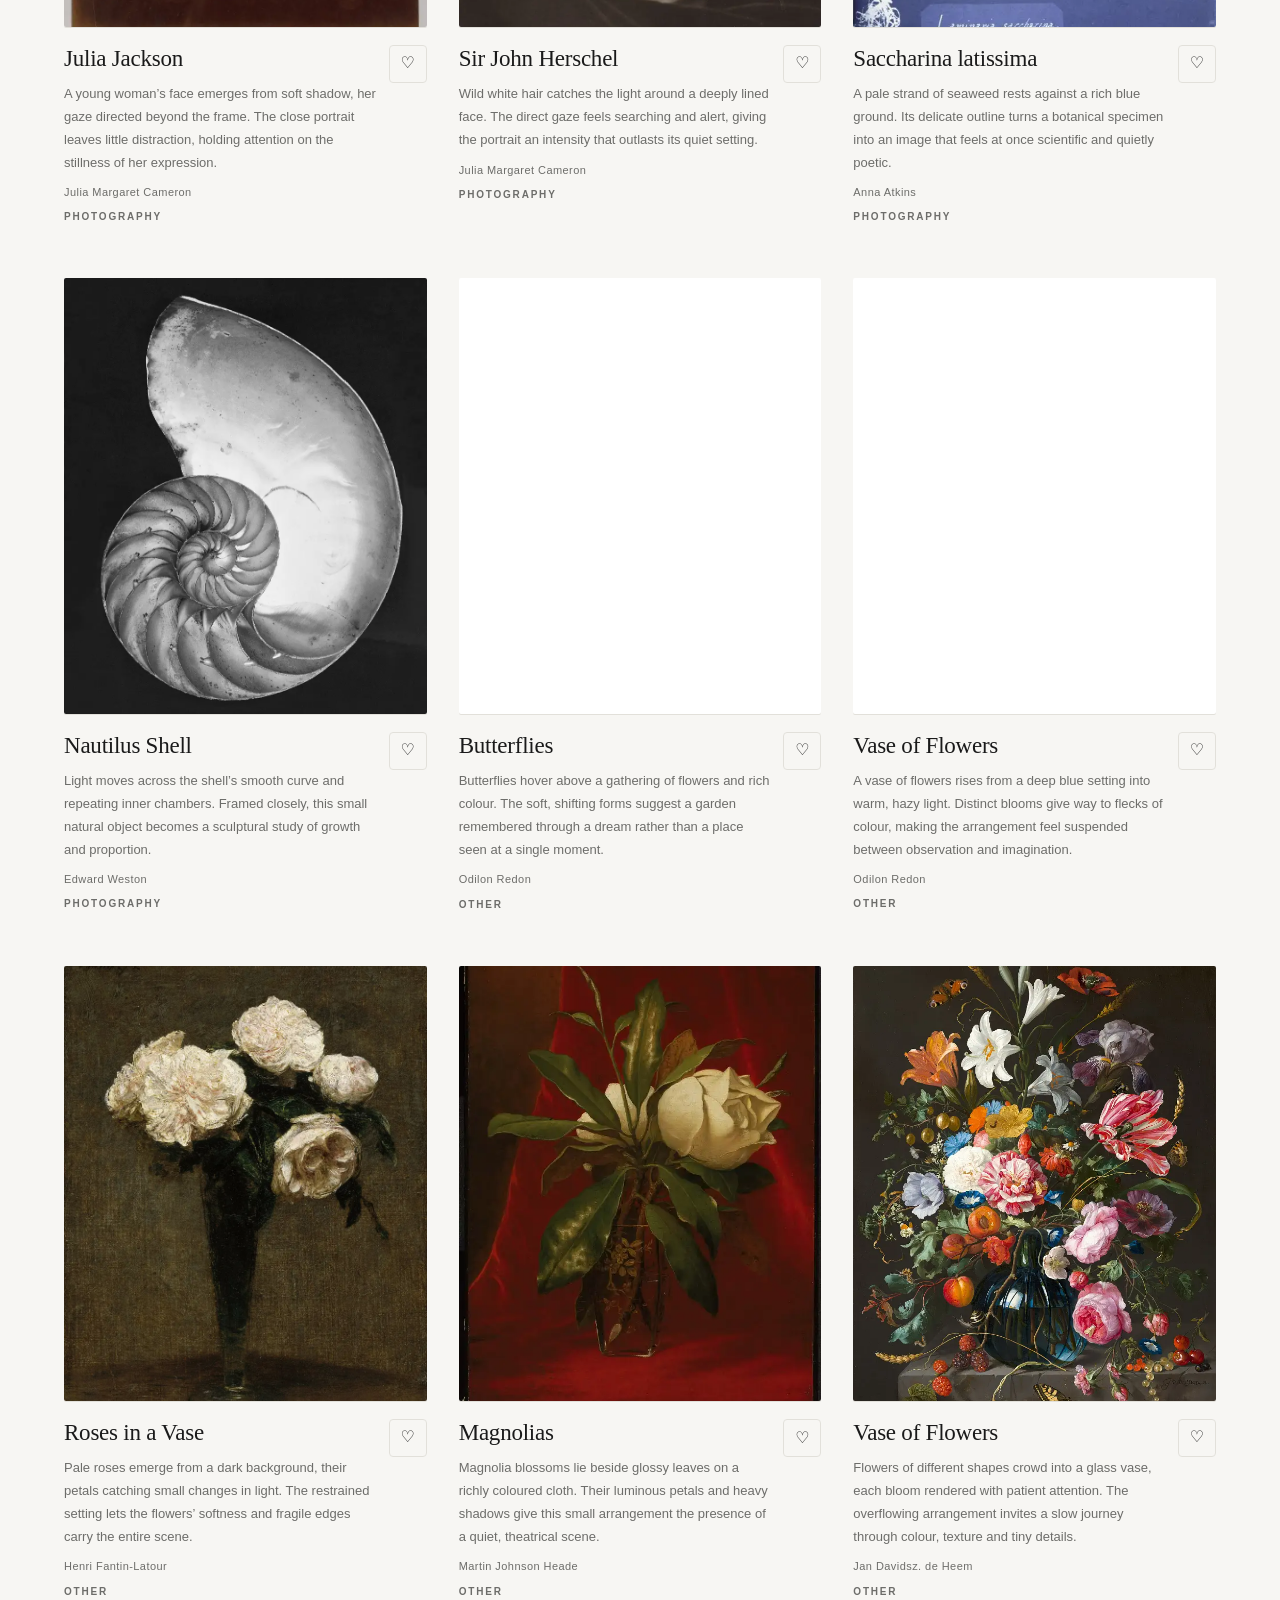
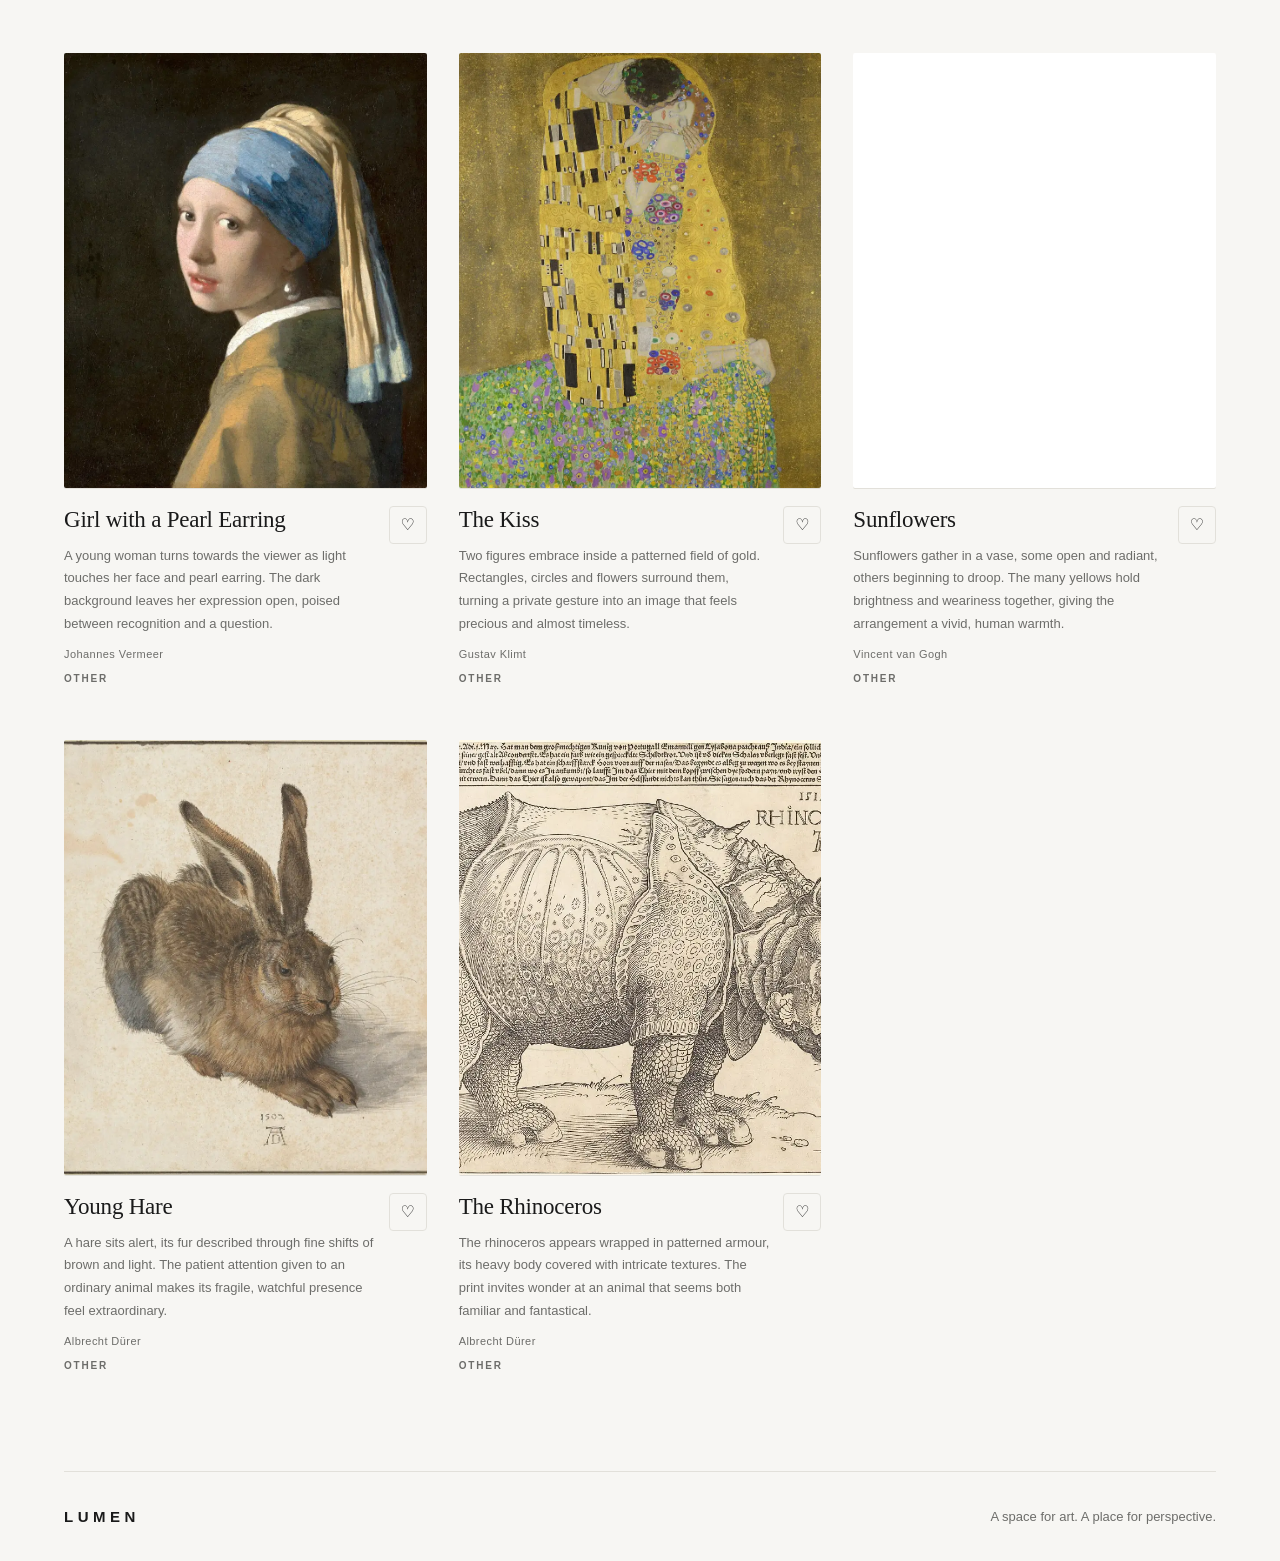
==== commit d87c120f: "Optimized gallery images for faster loading" ====
--- a/index.html
+++ b/index.html
@@ -1,4 +1,4 @@
-<!doctype html><html lang="en"><head><meta charset="utf-8"><meta name="viewport" content="width=device-width,initial-scale=1"><meta name="theme-color" content="#f7f6f3"><meta name="description" content="LUMEN — a quiet space for art. Explore an independent digital exhibition and curate your own collection."><title>LUMEN — A space for art</title><link rel="icon" href="assets/art-1.svg"><link rel="stylesheet" href="styles.css"><script src="collection.js" defer></script><script src="app.js" defer></script></head><body>
+<!doctype html><html lang="en"><head><meta charset="utf-8"><meta name="viewport" content="width=device-width,initial-scale=1"><meta name="theme-color" content="#f7f6f3"><meta name="description" content="LUMEN — a quiet space for art. Explore an independent digital exhibition and curate your own collection."><title>LUMEN — A space for art</title><link rel="icon" href="assets/art-1.svg"><link rel="stylesheet" href="styles.css?v=webp-1"><script src="collection.js?v=webp-1" defer></script><script src="app.js?v=webp-1" defer></script></head><body>
 <header><a class="logo" href="./" aria-label="Lumen home">LUMEN<span> DIGITAL GALLERY</span></a><button id="theme" class="quiet">Light mode</button><button id="add">Add artwork <span aria-hidden="true">+</span></button></header>
 <main><section class="intro"><div><p class="eyebrow">Independent art. Shared perspectives.</p><h1>A quiet space.<br><em>A different perspective.</em></h1></div><p class="intro-note">Art that asks you to pause.<br>Explore the exhibition, collect what moves you,<br>and make room for your own work.</p></section>
 <nav class="collections" aria-label="Collection"><button data-view="all" aria-pressed="true">The exhibition</button><button data-view="mine" aria-pressed="false">My artwork</button><button data-view="favourites" aria-pressed="false">Favourites <span id="fav-count">0</span></button></nav>
--- a/styles.css
+++ b/styles.css
@@ -95,3 +95,6 @@
 
 /* Artwork stories sit directly below their titles. */
 .art-info .art-story{font-size:13px;line-height:1.75;color:var(--muted);margin:10px 0 9px;max-width:58ch}.art-info .art-artist{font-size:11px;letter-spacing:.04em;color:var(--muted);margin-top:9px}
+
+/* Keep image failures recoverable instead of leaving blank cards. */
+.art-open{position:relative}.image-status{display:none;position:absolute;inset:0;align-items:center;justify-content:center;padding:24px;background:var(--surface);color:var(--text);font-size:13px;line-height:1.6}.art-image.image-failed{opacity:0}.art-image.image-failed+.image-status{display:flex}
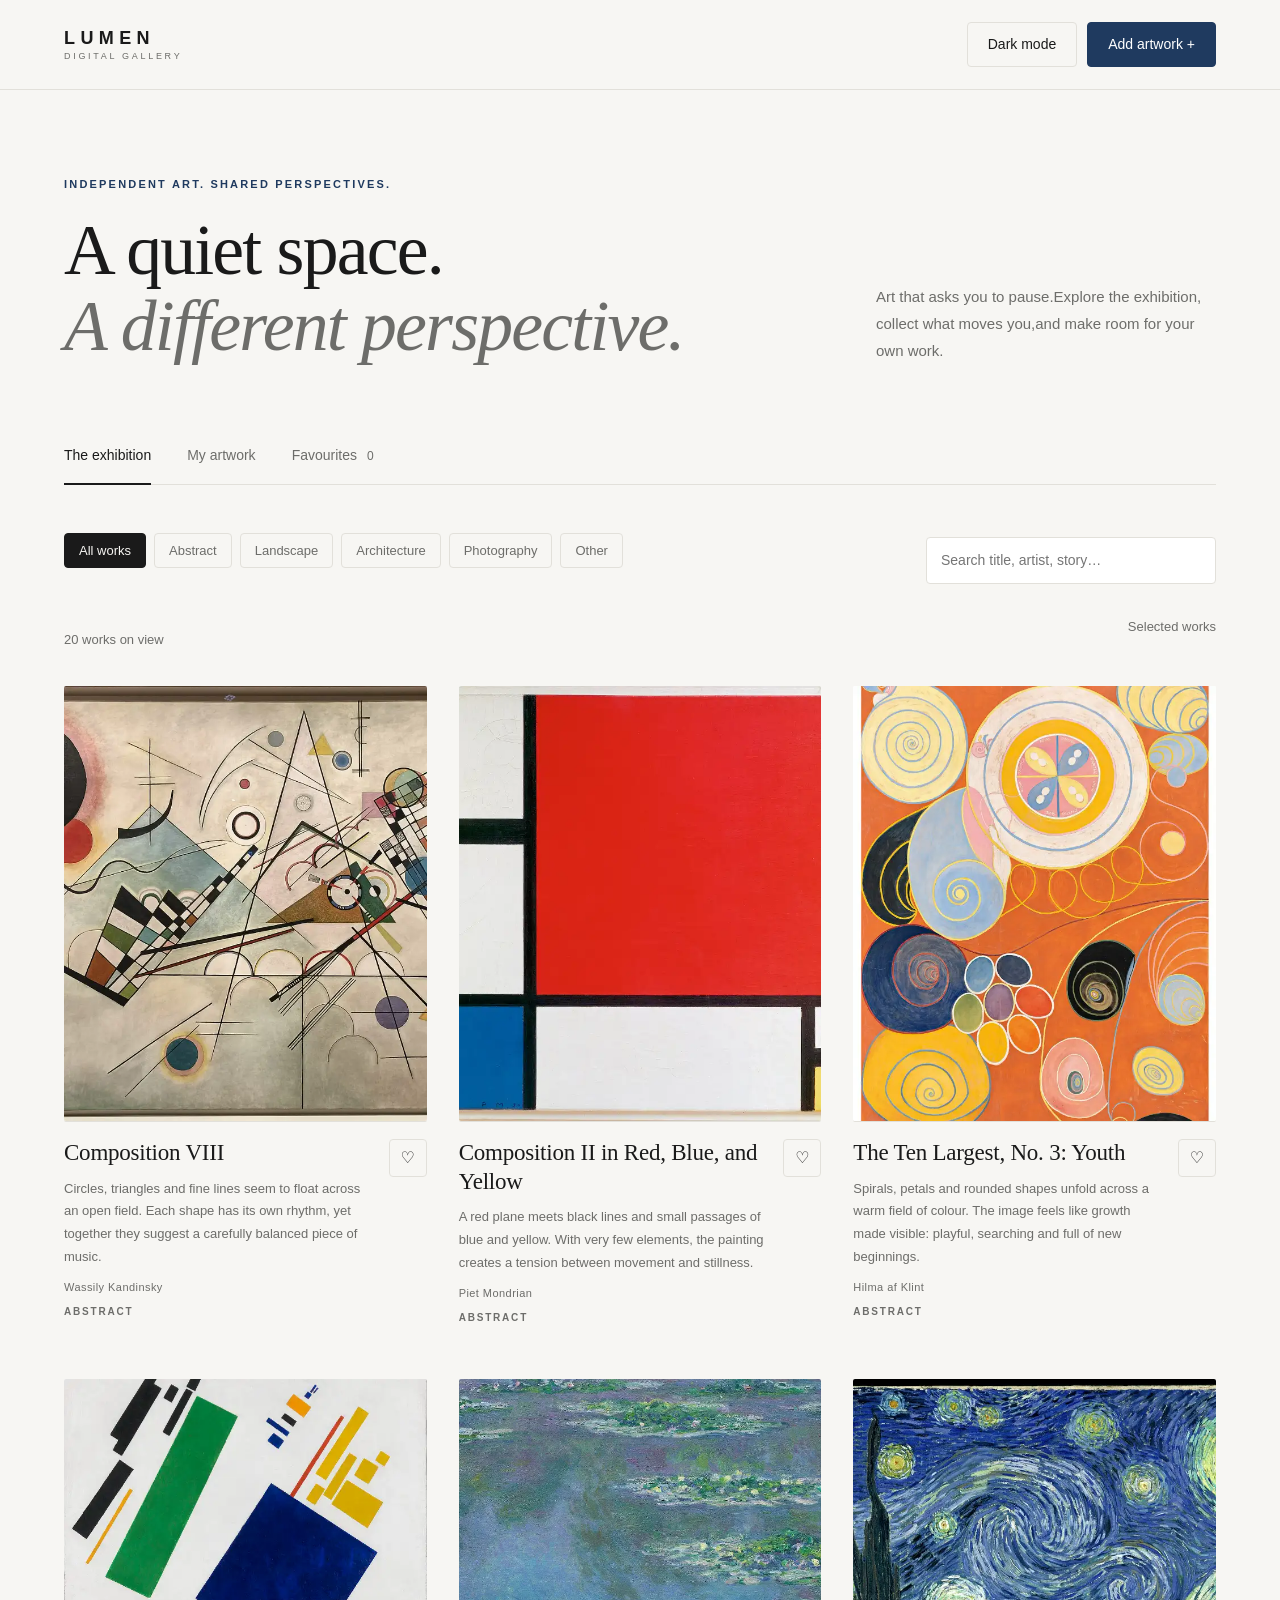
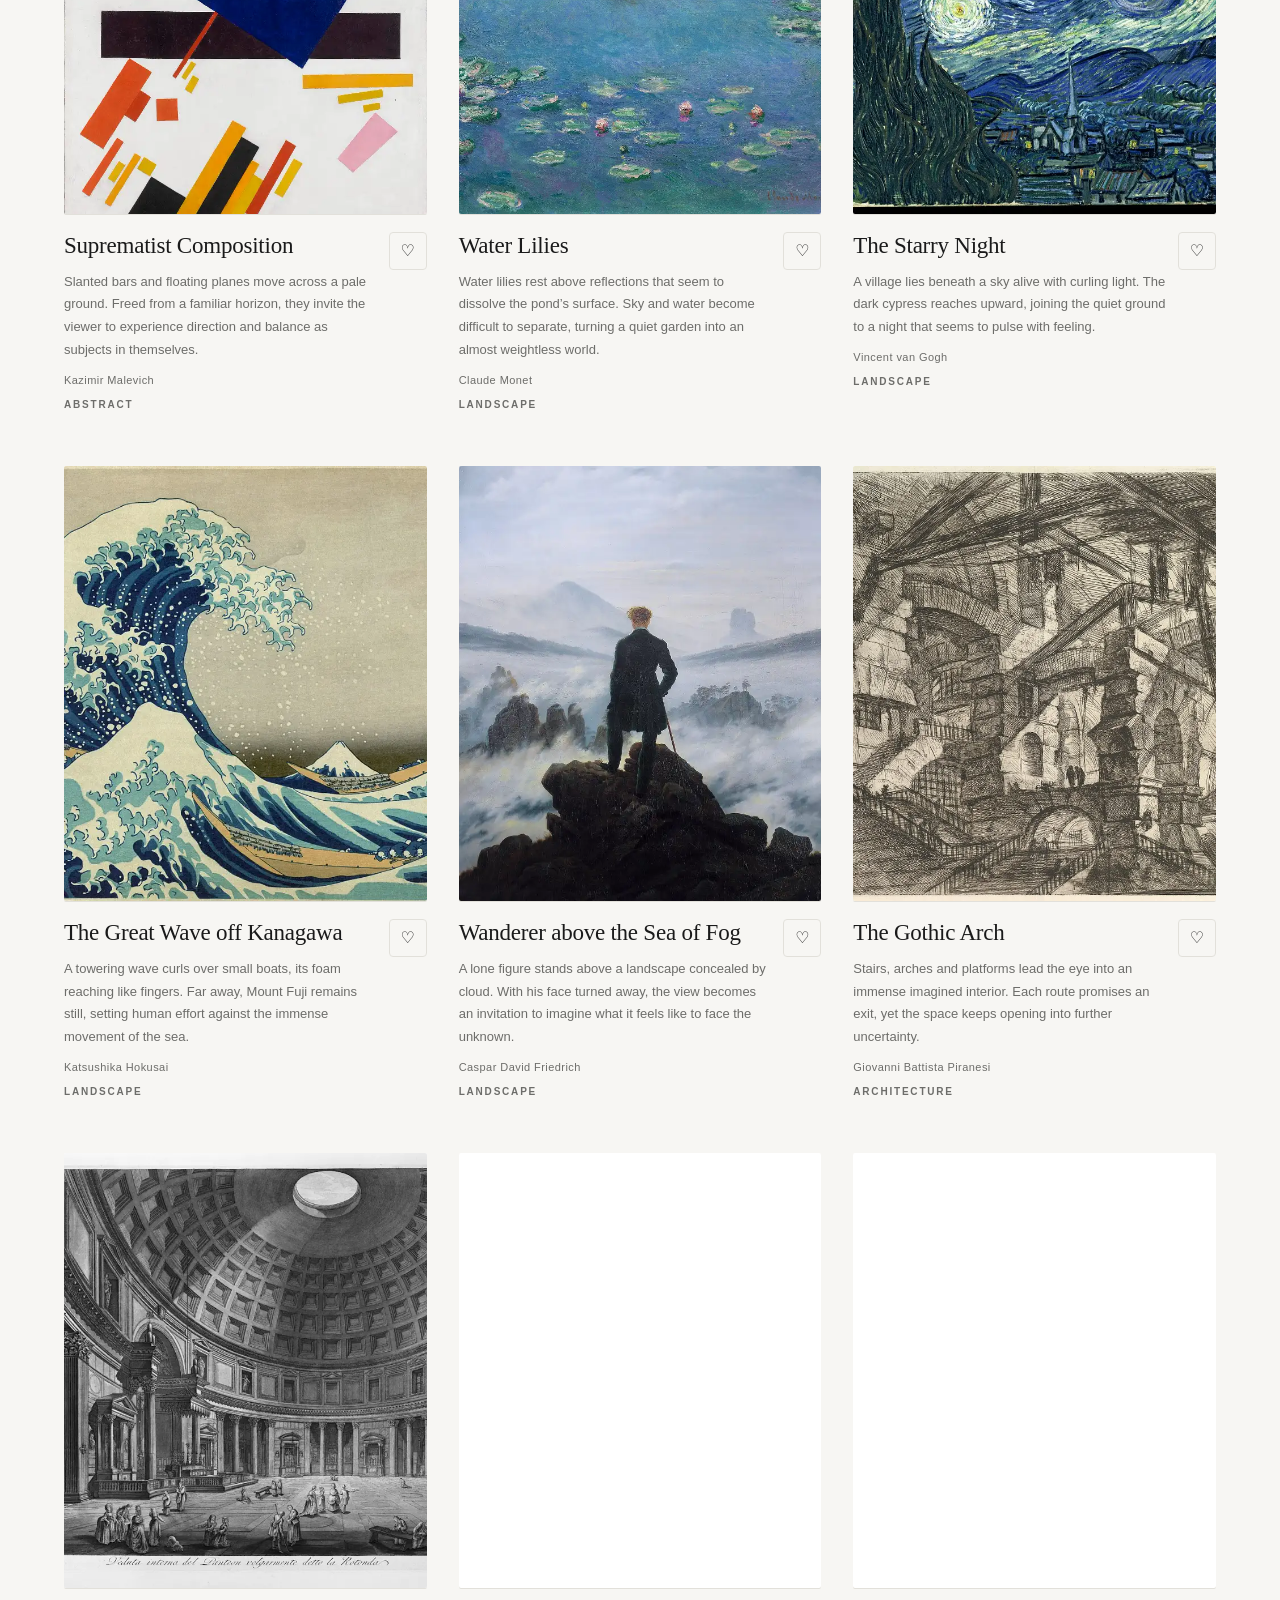
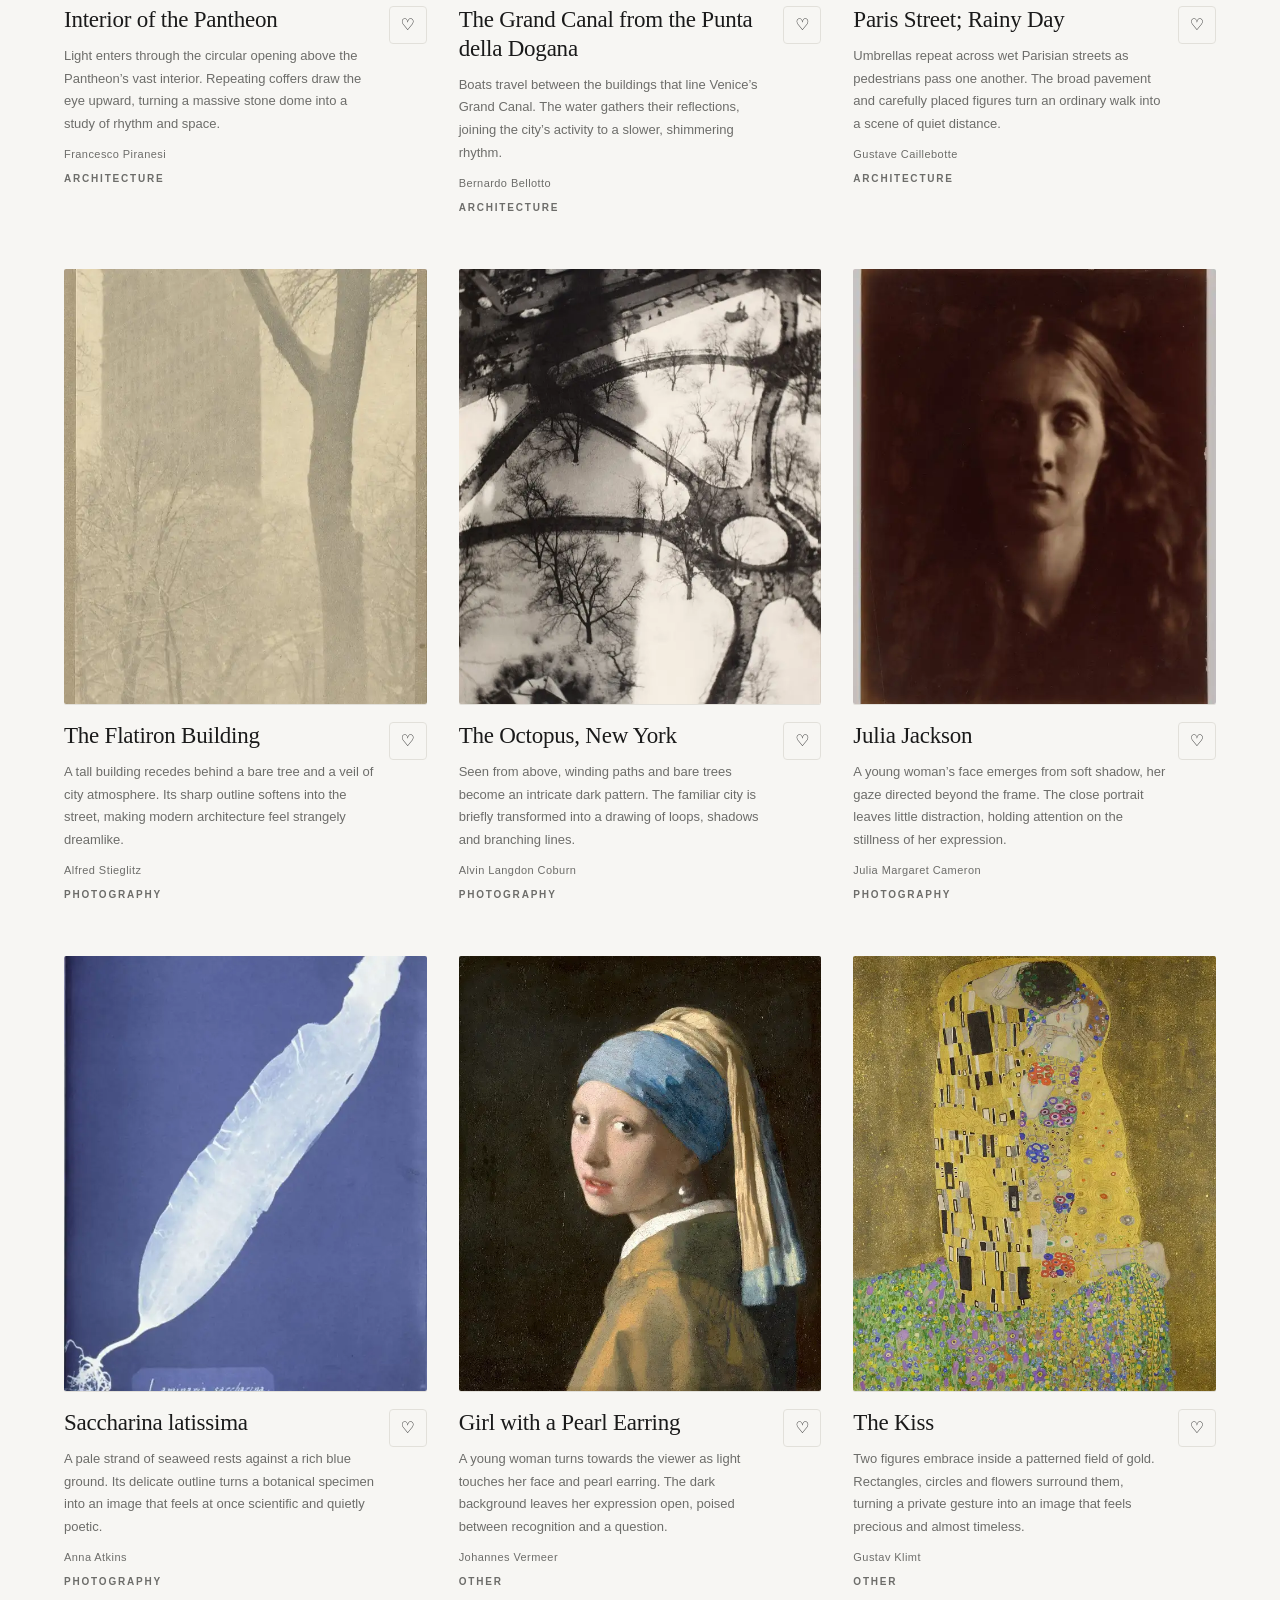
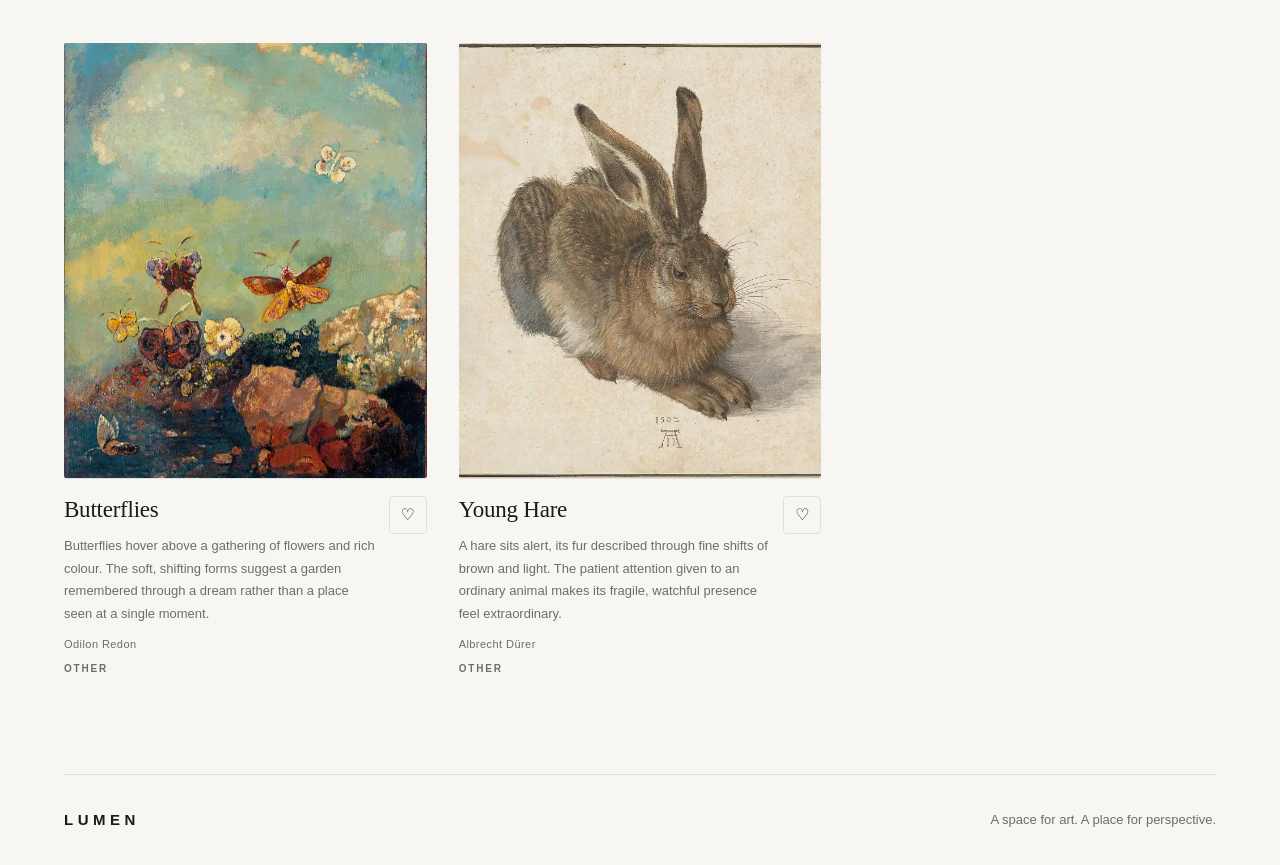
==== commit 07419781: "Curated 20 artworks and improve image loading" ====
--- a/index.html
+++ b/index.html
@@ -1,4 +1,4 @@
-<!doctype html><html lang="en"><head><meta charset="utf-8"><meta name="viewport" content="width=device-width,initial-scale=1"><meta name="theme-color" content="#f7f6f3"><meta name="description" content="LUMEN — a quiet space for art. Explore an independent digital exhibition and curate your own collection."><title>LUMEN — A space for art</title><link rel="icon" href="assets/art-1.svg"><link rel="stylesheet" href="styles.css?v=webp-1"><script src="collection.js?v=webp-1" defer></script><script src="app.js?v=webp-1" defer></script></head><body>
+<!doctype html><html lang="en"><head><meta charset="utf-8"><meta name="viewport" content="width=device-width,initial-scale=1"><meta name="theme-color" content="#f7f6f3"><meta name="description" content="LUMEN — a quiet space for art. Explore an independent digital exhibition and curate your own collection."><title>LUMEN — A space for art</title><link rel="icon" href="assets/favicon.svg"><link rel="stylesheet" href="styles.css?v=twenty-1"><script src="collection.js?v=twenty-1" defer></script><script src="app.js?v=twenty-1" defer></script></head><body>
 <header><a class="logo" href="./" aria-label="Lumen home">LUMEN<span> DIGITAL GALLERY</span></a><button id="theme" class="quiet">Light mode</button><button id="add">Add artwork <span aria-hidden="true">+</span></button></header>
 <main><section class="intro"><div><p class="eyebrow">Independent art. Shared perspectives.</p><h1>A quiet space.<br><em>A different perspective.</em></h1></div><p class="intro-note">Art that asks you to pause.<br>Explore the exhibition, collect what moves you,<br>and make room for your own work.</p></section>
 <nav class="collections" aria-label="Collection"><button data-view="all" aria-pressed="true">The exhibition</button><button data-view="mine" aria-pressed="false">My artwork</button><button data-view="favourites" aria-pressed="false">Favourites <span id="fav-count">0</span></button></nav>
--- a/styles.css
+++ b/styles.css
@@ -98,3 +98,6 @@
 
 /* Keep image failures recoverable instead of leaving blank cards. */
 .art-open{position:relative}.image-status{display:none;position:absolute;inset:0;align-items:center;justify-content:center;padding:24px;background:var(--surface);color:var(--text);font-size:13px;line-height:1.6}.art-image.image-failed{opacity:0}.art-image.image-failed+.image-status{display:flex}
+
+/* Reserve artwork space while small previews load. */
+.art-image.image-pending{opacity:0}.art-open:has(.image-pending){background:var(--surface)}
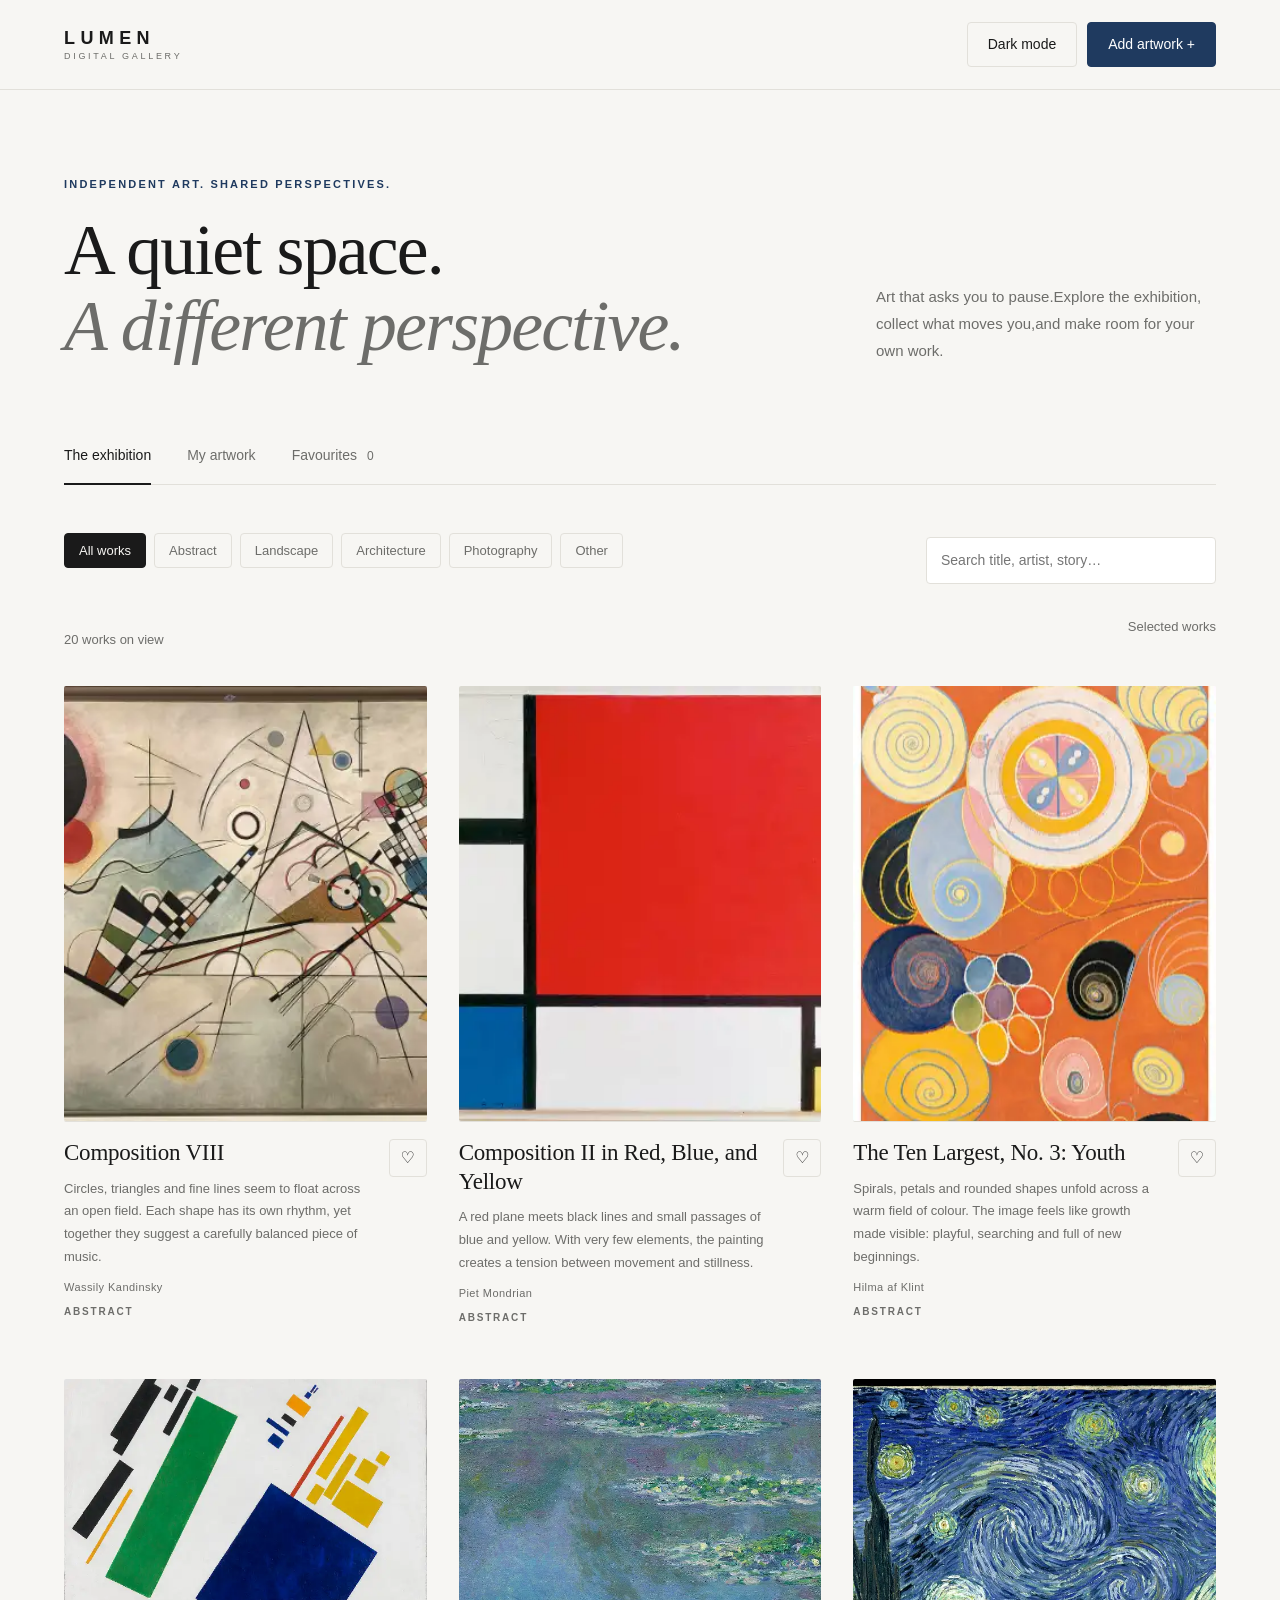
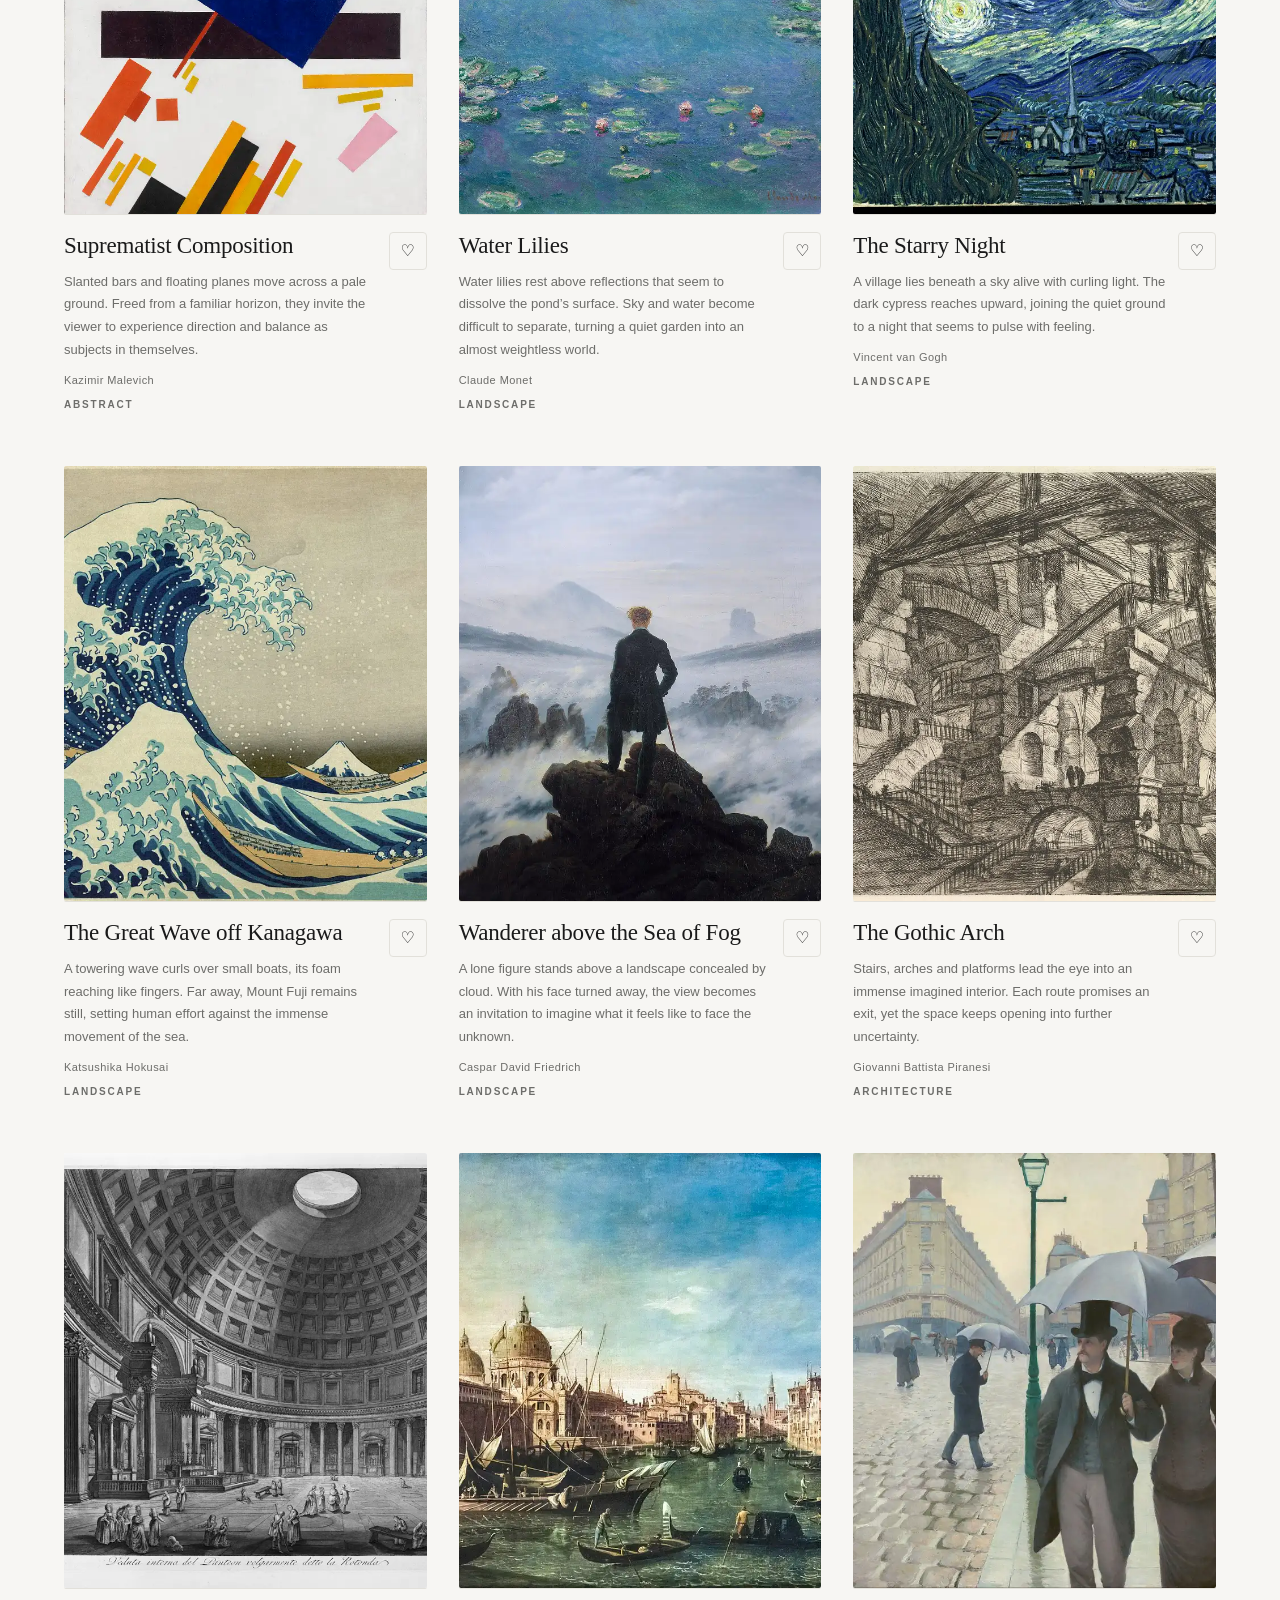
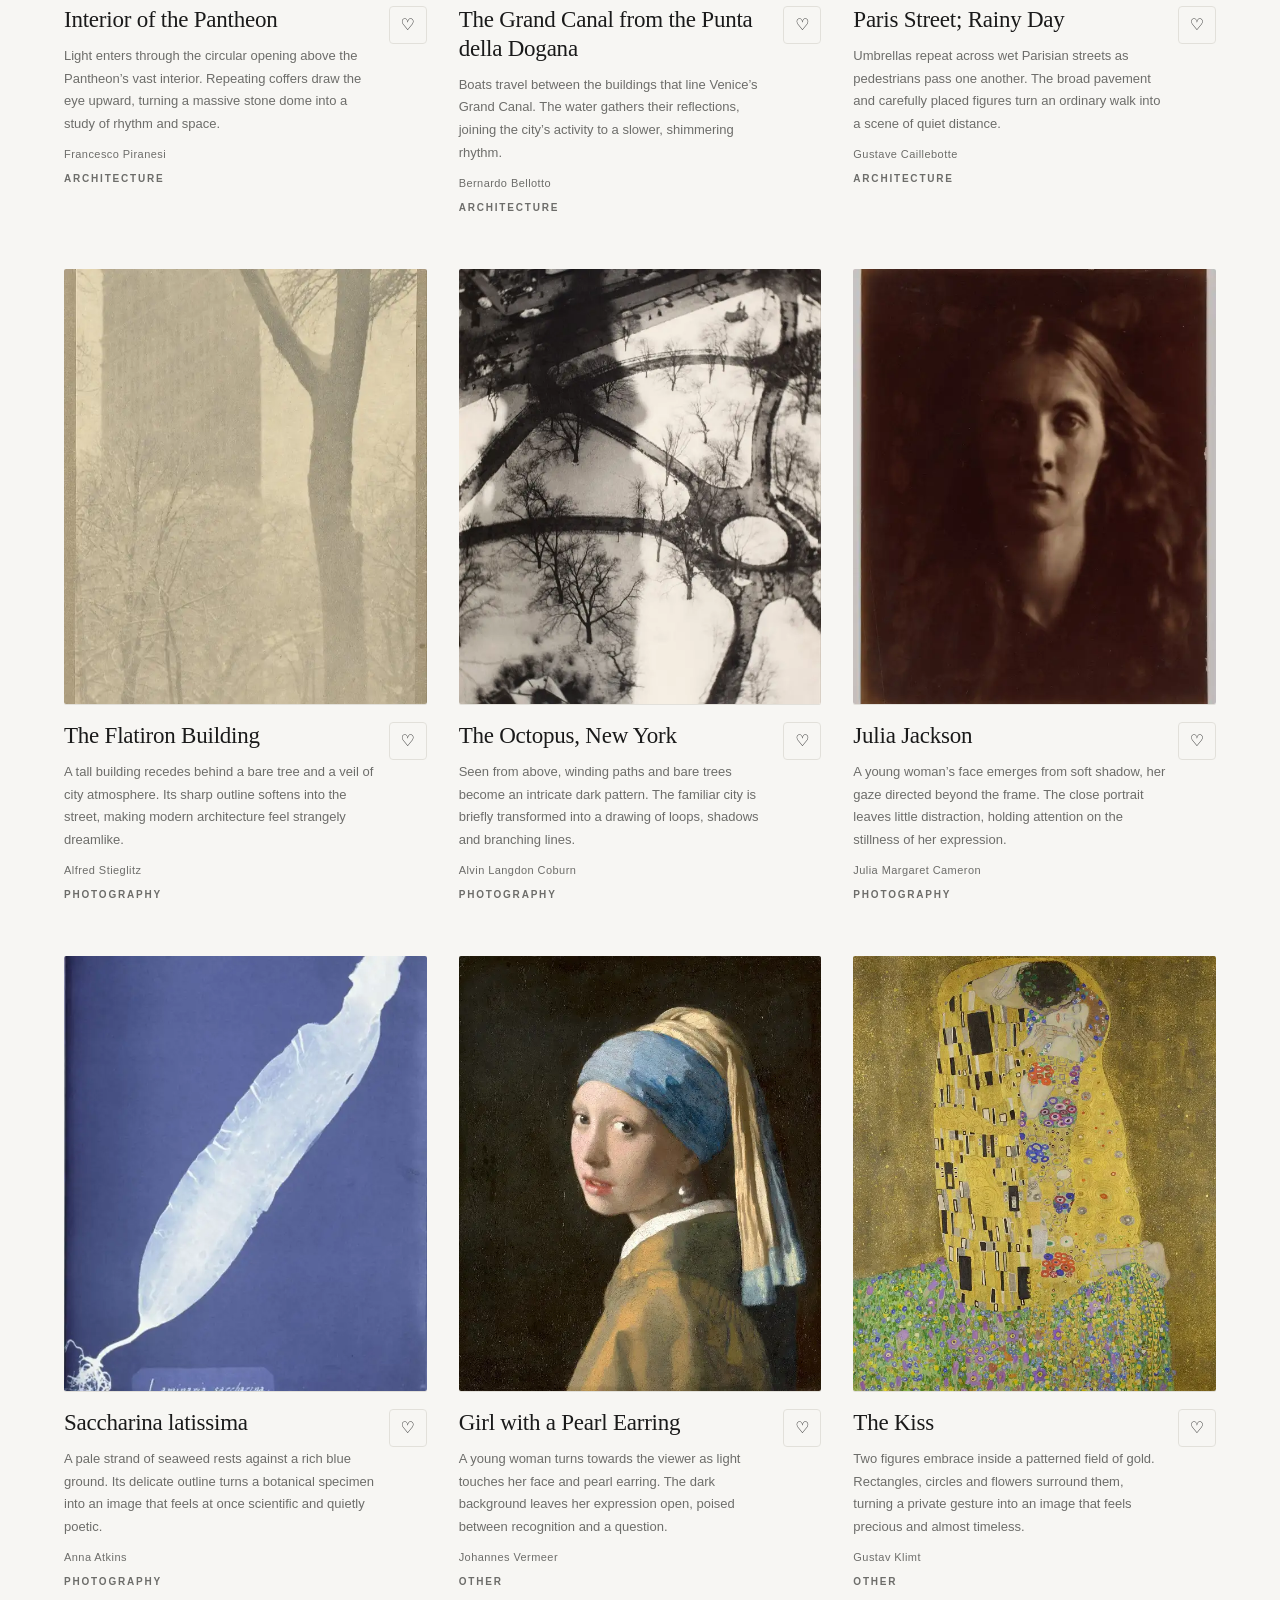
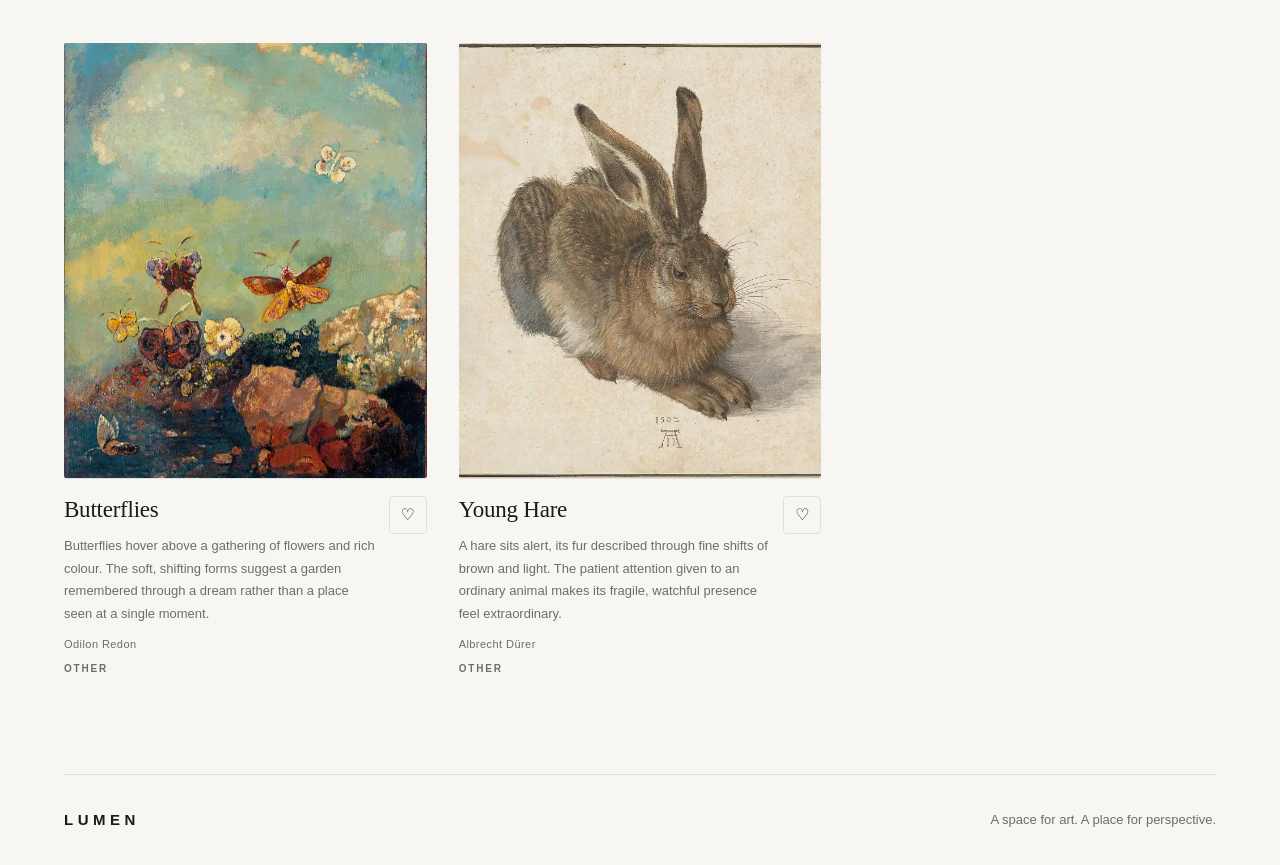
==== commit be863d96: "Embedded initial artwork previews for faster launch" ====
--- a/index.html
+++ b/index.html
@@ -1,9 +1,115 @@
-<!doctype html><html lang="en"><head><meta charset="utf-8"><meta name="viewport" content="width=device-width,initial-scale=1"><meta name="theme-color" content="#f7f6f3"><meta name="description" content="LUMEN — a quiet space for art. Explore an independent digital exhibition and curate your own collection."><title>LUMEN — A space for art</title><link rel="icon" href="assets/favicon.svg"><link rel="stylesheet" href="styles.css?v=twenty-1"><script src="collection.js?v=twenty-1" defer></script><script src="app.js?v=twenty-1" defer></script></head><body>
+<!doctype html><html lang="en"><head><meta charset="utf-8"><meta name="viewport" content="width=device-width,initial-scale=1"><meta name="theme-color" content="#f7f6f3"><meta name="description" content="LUMEN — a quiet space for art. Explore an independent digital exhibition and curate your own collection."><title>LUMEN — A space for art</title><link rel="icon" href="assets/favicon.svg"><style id="lumen-styles">:root{color-scheme:dark;--bg:#121315;--surface:#1a1b1e;--text:#ececea;--muted:#9a9a96;--line:#2c2d30;--accent:#9db7dd;--on-accent:#121315;--shadow:0 24px 60px -30px rgba(0,0,0,.9);--sans:"Helvetica Neue",Helvetica,"Segoe UI",system-ui,Arial,sans-serif;--serif:Georgia,"Times New Roman",serif;--ease:cubic-bezier(.2,.7,.2,1)}
+body.light{color-scheme:light;--bg:#f7f6f3;--surface:#fff;--text:#1a1a1a;--muted:#6d6d6a;--line:#e2e0da;--accent:#1f3a5f;--on-accent:#fff;--shadow:0 24px 50px -30px rgba(30,30,20,.35)}
+*{box-sizing:border-box}
+body{margin:0;background:var(--bg);color:var(--text);font:15px/1.65 var(--sans);transition:background .3s,color .3s}
+@keyframes fade-up{from{opacity:0;transform:translateY(14px)}to{opacity:1;transform:none}}
+button,input,select,textarea{font:inherit}
+button,a,input,select,textarea{outline:none}
+:focus-visible{outline:2px solid var(--accent);outline-offset:3px}
+button{cursor:pointer;border:1px solid var(--accent);background:var(--accent);color:var(--on-accent);font-weight:500;font-size:14px;padding:10px 20px;border-radius:4px;transition:opacity .2s,background .2s,color .2s,border-color .2s}
+button:hover{opacity:.88}
+button:disabled{opacity:.5;cursor:wait}
+a{color:inherit;text-decoration:none}
+.quiet{background:transparent;color:var(--text);border-color:var(--line)}
+.quiet:hover{opacity:1;border-color:var(--text)}
+header{display:flex;align-items:center;gap:10px;padding:22px 5%;background:var(--bg);border-bottom:1px solid var(--line)}
+.logo{font:600 18px var(--sans);letter-spacing:.3em}
+.logo span{display:block;font:500 9px var(--sans);letter-spacing:.3em;color:var(--muted);margin-top:2px}
+header .logo{margin-right:auto}
+main{max-width:1440px;margin:auto;padding:0 5%}
+.intro{display:flex;justify-content:space-between;align-items:end;gap:60px;padding:88px 0 64px}
+.eyebrow{margin:0;font:600 11px var(--sans);letter-spacing:.2em;text-transform:uppercase;color:var(--accent)}
+h1{font:400 clamp(40px,5.6vw,84px)/1.06 var(--serif);letter-spacing:-.025em;margin:22px 0 0}
+h1 em{font-style:italic;color:var(--muted)}
+.intro-note{max-width:340px;margin:0;color:var(--muted);line-height:1.8;font-size:15px}
+.intro-note br{display:none}
+.collections{display:flex;gap:36px;border-bottom:1px solid var(--line)}
+.collections button{background:none;border:0;border-bottom:2px solid transparent;margin-bottom:-1px;border-radius:0;color:var(--muted);padding:16px 0}
+.collections button:hover{opacity:1;color:var(--text)}
+.collections [aria-pressed=true]{color:var(--text);border-bottom-color:var(--text)}
+#fav-count{margin-left:6px;font-size:12px;color:var(--muted)}
+.toolbar{display:flex;justify-content:space-between;gap:24px;padding:28px 0;align-items:center;flex-wrap:wrap}
+#categories{display:flex;gap:8px;flex-wrap:wrap}
+#categories button{background:transparent;border:1px solid var(--line);color:var(--muted);font-size:13px;padding:6px 14px}
+#categories button:hover{opacity:1;color:var(--text);border-color:var(--text)}
+#categories [aria-pressed=true]{background:var(--text);border-color:var(--text);color:var(--bg)}
+input,select,textarea{width:100%;background:var(--surface);border:1px solid var(--line);border-radius:4px;color:var(--text);padding:11px 14px;transition:border-color .2s}
+input:focus,select:focus,textarea:focus{border-color:var(--text)}
+select option{background:var(--surface)}
+input[type=search]{width:290px;font-size:14px}
+.gallery-heading{display:flex;justify-content:space-between;font-size:13px;color:var(--muted);padding-bottom:22px}
+.gallery{display:grid;grid-template-columns:repeat(3,minmax(0,1fr));gap:56px 32px}
+.gallery article{animation:fade-up .7s var(--ease) both;animation-delay:calc(var(--i,0)*60ms)}
+.art-open{display:block;width:100%;padding:0;overflow:hidden;border:0;border-radius:2px;background:var(--surface);box-shadow:0 1px 0 var(--line);transition:box-shadow .4s}
+.art-open:hover{opacity:1;box-shadow:var(--shadow)}
+.art-image{width:100%;height:auto;aspect-ratio:4/4.8;object-fit:cover;display:block;transition:transform .8s var(--ease)}
+.art-open:hover img{transform:scale(1.03)}
+.art-info{display:flex;justify-content:space-between;align-items:start;gap:12px;margin-top:18px}
+.art-info h2{font:400 23px/1.25 var(--serif);letter-spacing:-.01em;margin:0 0 3px}
+.art-info p{color:var(--muted);margin:0;font-size:14px}
+.art-info .quiet{padding:0;width:38px;height:38px;font-size:16px;display:grid;place-items:center;flex:none}
+.art-info [aria-pressed=true]{background:var(--accent);border-color:var(--accent);color:var(--on-accent)}
+.tag{display:block;margin-top:10px;font:600 10px var(--sans);letter-spacing:.18em;color:var(--muted)}
+.manage{display:flex;gap:8px;margin-top:14px}
+.manage button{font-size:12px;padding:5px 14px}
+.muted,small{color:var(--muted)}
+footer{display:flex;align-items:center;justify-content:space-between;gap:20px;margin-top:100px;padding:34px 0;border-top:1px solid var(--line);color:var(--muted);font-size:13px}
+footer p{margin:0}
+footer .logo{font-size:15px;color:var(--text)}
+dialog{color:var(--text);background:var(--surface);border:1px solid var(--line);border-radius:8px;padding:34px;max-height:90dvh;width:min(560px,94vw);box-shadow:var(--shadow)}
+dialog[open]{animation:fade-up .35s var(--ease)}
+dialog::backdrop{background:rgba(18,18,18,.55)}
+dialog h2{font:400 30px var(--serif);letter-spacing:-.01em;margin:8px 0 12px}
+.dialog-head{display:flex;justify-content:space-between;align-items:start}
+.dialog-head .quiet{width:38px;height:38px;padding:0;font-size:20px}
+label{display:block;margin:18px 0 4px;font-size:13px;font-weight:500}
+label input,label select,label textarea{margin-top:6px}
+small{display:block;font-size:12px;margin-top:6px}
+#save{width:100%;margin-top:22px;padding:14px}
+#form-error{color:#c0392b;font-size:13px;min-height:1em}
+body:not(.light) #form-error{color:#ff8b7a}
+#lightbox{width:100vw;max-width:none;height:100dvh;max-height:none;border:0;border-radius:0;padding:20px 4%;background:var(--bg)}
+.lightbar{display:flex;justify-content:space-between;align-items:center;font:600 11px var(--sans);letter-spacing:.2em;text-transform:uppercase;color:var(--muted)}
+.lightbar div{display:flex;gap:8px}
+.lightbar .quiet{padding:8px 16px;font-size:13px;letter-spacing:0;text-transform:none;font-weight:500}
+.stage{display:flex;align-items:center;justify-content:space-between;gap:15px;height:69dvh;margin:16px 0}
+.stage img{max-width:calc(100% - 140px);max-height:100%;object-fit:contain;box-shadow:var(--shadow);animation:fade-up .5s var(--ease) both}
+.stage button{width:50px;height:50px;padding:0;font-size:18px;display:grid;place-items:center;background:transparent;color:var(--text);border-color:var(--line)}
+.stage button:hover{opacity:1;border-color:var(--text)}
+.light-details{display:flex;justify-content:space-between;align-items:start;gap:20px;max-width:1000px;margin:auto}
+.light-details h2{margin:6px 0;font-size:32px}
+.light-details p{max-width:680px;margin:5px 0;font-size:14px}
+.actions{display:flex;justify-content:end;gap:10px}
+#empty{text-align:center;padding:80px 0}
+#empty h2{font:400 32px var(--serif)}
+#toast{position:fixed;bottom:24px;left:50%;transform:translateX(-50%);padding:12px 22px;background:var(--text);color:var(--bg);font-size:14px;border-radius:4px;z-index:10;display:none;max-width:90vw}
+.sr-only{position:absolute;width:1px;height:1px;overflow:hidden;clip:rect(0,0,0,0)}
+body:has(dialog[open]){overflow:hidden}
+@media(max-width:1000px){.gallery{grid-template-columns:repeat(2,minmax(0,1fr))}}
+@media(max-width:850px){.intro{flex-direction:column;align-items:start;gap:24px;padding:56px 0 40px}.toolbar{flex-direction:column;align-items:stretch}input[type=search]{width:100%}.collections{overflow-x:auto;gap:26px}.collections button{white-space:nowrap}}
+@media(max-width:600px){header{padding:16px 5%;gap:6px}header button{padding:8px 11px;font-size:12px}.logo{font-size:15px}.logo span{font-size:7px}.gallery{grid-template-columns:1fr;gap:44px}.gallery-heading span{display:none}footer{flex-wrap:wrap}.stage{height:57dvh;gap:5px}.stage button{width:40px;height:40px}.stage img{max-width:calc(100% - 90px)}.light-details{flex-direction:column}dialog{padding:24px}}
+@media(prefers-reduced-motion:reduce){*,*::before,*::after{animation:none!important;transition:none!important}}
+
+/* Collection provenance links */
+.source-link{font-size:12px;color:var(--muted);text-decoration:underline;text-underline-offset:4px}.source-link:hover{color:var(--text)}.credits-list{max-width:900px;padding-bottom:50px}.credits-list li{margin-bottom:18px}.credits-list h2{font-family:var(--serif);font-weight:400;font-size:30px;margin-top:45px}
+
+/* Artwork stories sit directly below their titles. */
+.art-info .art-story{font-size:13px;line-height:1.75;color:var(--muted);margin:10px 0 9px;max-width:58ch}.art-info .art-artist{font-size:11px;letter-spacing:.04em;color:var(--muted);margin-top:9px}
+
+/* Keep image failures recoverable instead of leaving blank cards. */
+.art-open{position:relative}.image-status{display:none;position:absolute;inset:0;align-items:center;justify-content:center;padding:24px;background:var(--surface);color:var(--text);font-size:13px;line-height:1.6}.art-image.image-failed{opacity:0}.art-image.image-failed+.image-status{display:flex}
+
+/* Reserve artwork space while small previews load. */
+.art-image.image-pending{opacity:0}.art-open:has(.image-pending){background:var(--surface)}
+
+/* Initial embedded previews remain visible during script startup. */
+.gallery article[data-initial],.gallery article[data-embedded]{animation:none}
+</style><script src="collection.js?v=instant-1" defer></script><script src="app.js?v=instant-1" defer></script></head><body class="light"><script>try{document.body.classList.toggle("light",localStorage.getItem("lumen-theme")!=="dark")}catch{}</script>
 <header><a class="logo" href="./" aria-label="Lumen home">LUMEN<span> DIGITAL GALLERY</span></a><button id="theme" class="quiet">Light mode</button><button id="add">Add artwork <span aria-hidden="true">+</span></button></header>
 <main><section class="intro"><div><p class="eyebrow">Independent art. Shared perspectives.</p><h1>A quiet space.<br><em>A different perspective.</em></h1></div><p class="intro-note">Art that asks you to pause.<br>Explore the exhibition, collect what moves you,<br>and make room for your own work.</p></section>
 <nav class="collections" aria-label="Collection"><button data-view="all" aria-pressed="true">The exhibition</button><button data-view="mine" aria-pressed="false">My artwork</button><button data-view="favourites" aria-pressed="false">Favourites <span id="fav-count">0</span></button></nav>
 <section class="toolbar" aria-label="Filter artwork"><div id="categories"><button data-category="All" aria-pressed="true">All works</button><button data-category="Abstract" aria-pressed="false">Abstract</button><button data-category="Landscape" aria-pressed="false">Landscape</button><button data-category="Architecture" aria-pressed="false">Architecture</button><button data-category="Photography" aria-pressed="false">Photography</button><button data-category="Other" aria-pressed="false">Other</button></div><label class="search"><span class="sr-only">Search artwork</span><input id="search" type="search" placeholder="Search title, artist, story…"></label></section>
-<div class="gallery-heading"><p id="result-count" aria-live="polite">Opening the exhibition…</p><span>Selected works</span></div><section id="gallery" class="gallery" aria-label="Artworks"></section><div id="empty" hidden><h2>A little room for something new.</h2><p>Try another search or category, or add your own artwork.</p><button id="clear">Reset filters</button></div>
+<div class="gallery-heading"><p id="result-count" aria-live="polite">20 works in the exhibition</p><span>Selected works</span></div><section id="gallery" class="gallery" aria-label="Artworks"><article data-initial="true"><div class="art-open"><img class="art-image" data-embedded-id="commons-146301963" src="[data-uri]" width="320" height="384" alt="Composition VIII by Wassily Kandinsky" decoding="sync" loading="eager"></div><div class="art-info"><div><h2>Composition VIII</h2><p class="art-story">Circles, triangles and fine lines seem to float across an open field. Each shape has its own rhythm, yet together they suggest a carefully balanced piece of music.</p><p class="art-artist">Wassily Kandinsky</p></div></div><span class="tag">ABSTRACT</span></article><article data-initial="true"><div class="art-open"><img class="art-image" data-embedded-id="commons-37642803" src="[data-uri]" width="320" height="384" alt="Composition II in Red, Blue, and Yellow by Piet Mondrian" decoding="sync" loading="eager"></div><div class="art-info"><div><h2>Composition II in Red, Blue, and Yellow</h2><p class="art-story">A red plane meets black lines and small passages of blue and yellow. With very few elements, the painting creates a tension between movement and stillness.</p><p class="art-artist">Piet Mondrian</p></div></div><span class="tag">ABSTRACT</span></article><article data-initial="true"><div class="art-open"><img class="art-image" data-embedded-id="commons-99160918" src="[data-uri]" width="320" height="384" alt="The Ten Largest, No. 3: Youth by Hilma af Klint" decoding="sync" loading="eager"></div><div class="art-info"><div><h2>The Ten Largest, No. 3: Youth</h2><p class="art-story">Spirals, petals and rounded shapes unfold across a warm field of colour. The image feels like growth made visible: playful, searching and full of new beginnings.</p><p class="art-artist">Hilma af Klint</p></div></div><span class="tag">ABSTRACT</span></article></section><noscript><p>The first three works are available above. Enable JavaScript to browse all 20 works and use gallery controls.</p></noscript><div id="empty" hidden><h2>A little room for something new.</h2><p>Try another search or category, or add your own artwork.</p><button id="clear">Reset filters</button></div>
 <footer><a class="logo" href="./">LUMEN</a><p>A space for art. A place for perspective.</p></footer></main>
 <dialog id="editor"><form id="art-form"><div class="dialog-head"><div><p class="eyebrow">Your personal collection</p><h2 id="editor-title">Add artwork</h2></div><button type="button" data-close="editor" aria-label="Close form" class="quiet">×</button></div><p class="muted">Saved privately in this browser, on this device.</p><label>Artwork file<input id="file" type="file" accept="image/jpeg,image/png,image/webp,image/gif,image/avif"></label><small>JPG, PNG, WebP, GIF or AVIF. Maximum 15 MB. Optional when editing.</small><label>Title<input name="title" maxlength="100" required></label><label>Artist<input name="artist" maxlength="100" required></label><label>Category<select name="category"><option>Abstract</option><option>Landscape</option><option>Architecture</option><option>Photography</option><option>Other</option></select></label><label>Description<textarea name="description" maxlength="1500" rows="3" required></textarea></label><p id="form-error" role="alert"></p><button id="save" type="submit">Save artwork</button></form></dialog>
 <dialog id="lightbox"><div class="lightbar"><span>LUMEN · In focus</span><div><button id="fullscreen" class="quiet">Fullscreen</button><button data-close="lightbox" aria-label="Close artwork" class="quiet">Close ×</button></div></div><div class="stage"><button id="prev" aria-label="Previous artwork">←</button><img id="light-image" alt=""><button id="next" aria-label="Next artwork">→</button></div><div class="light-details"><div><p id="light-meta" class="eyebrow"></p><h2 id="light-title"></h2><p id="light-description"></p></div><button id="light-favourite" class="quiet">Save favourite</button></div></dialog>
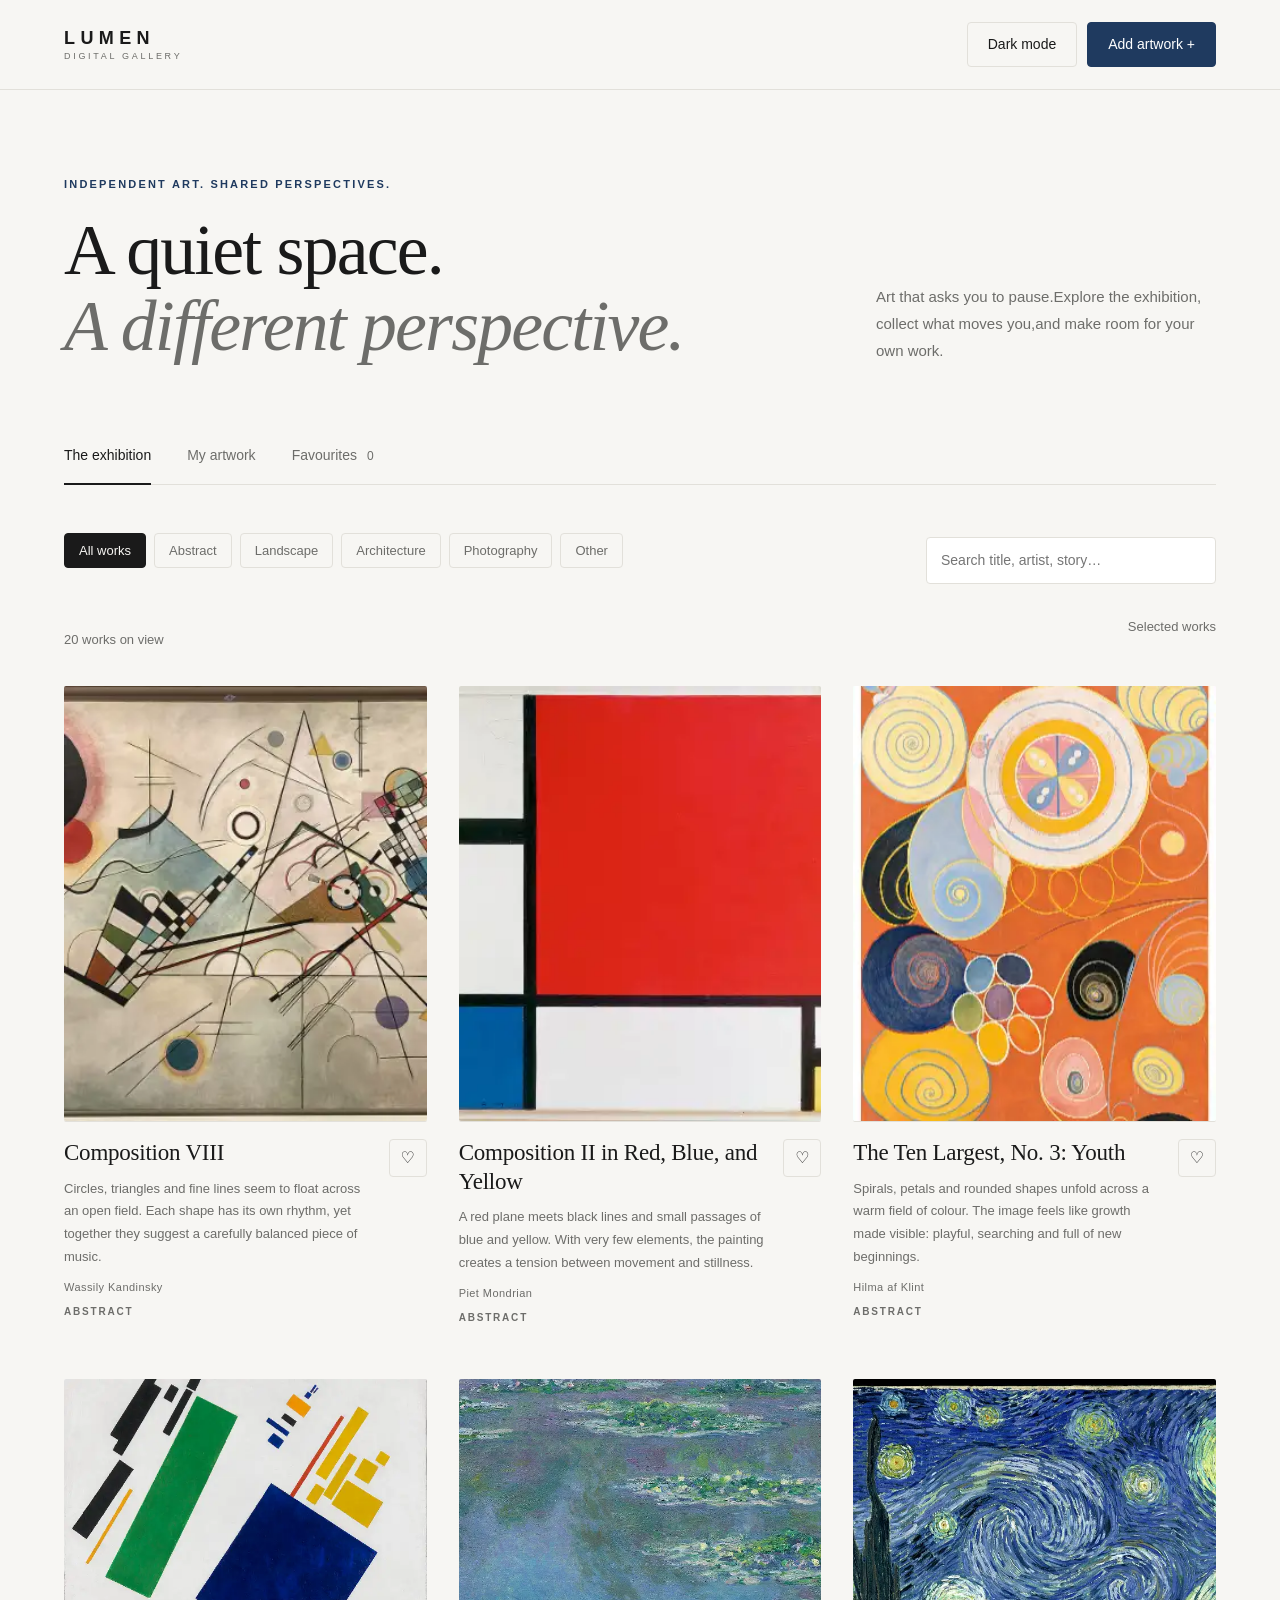
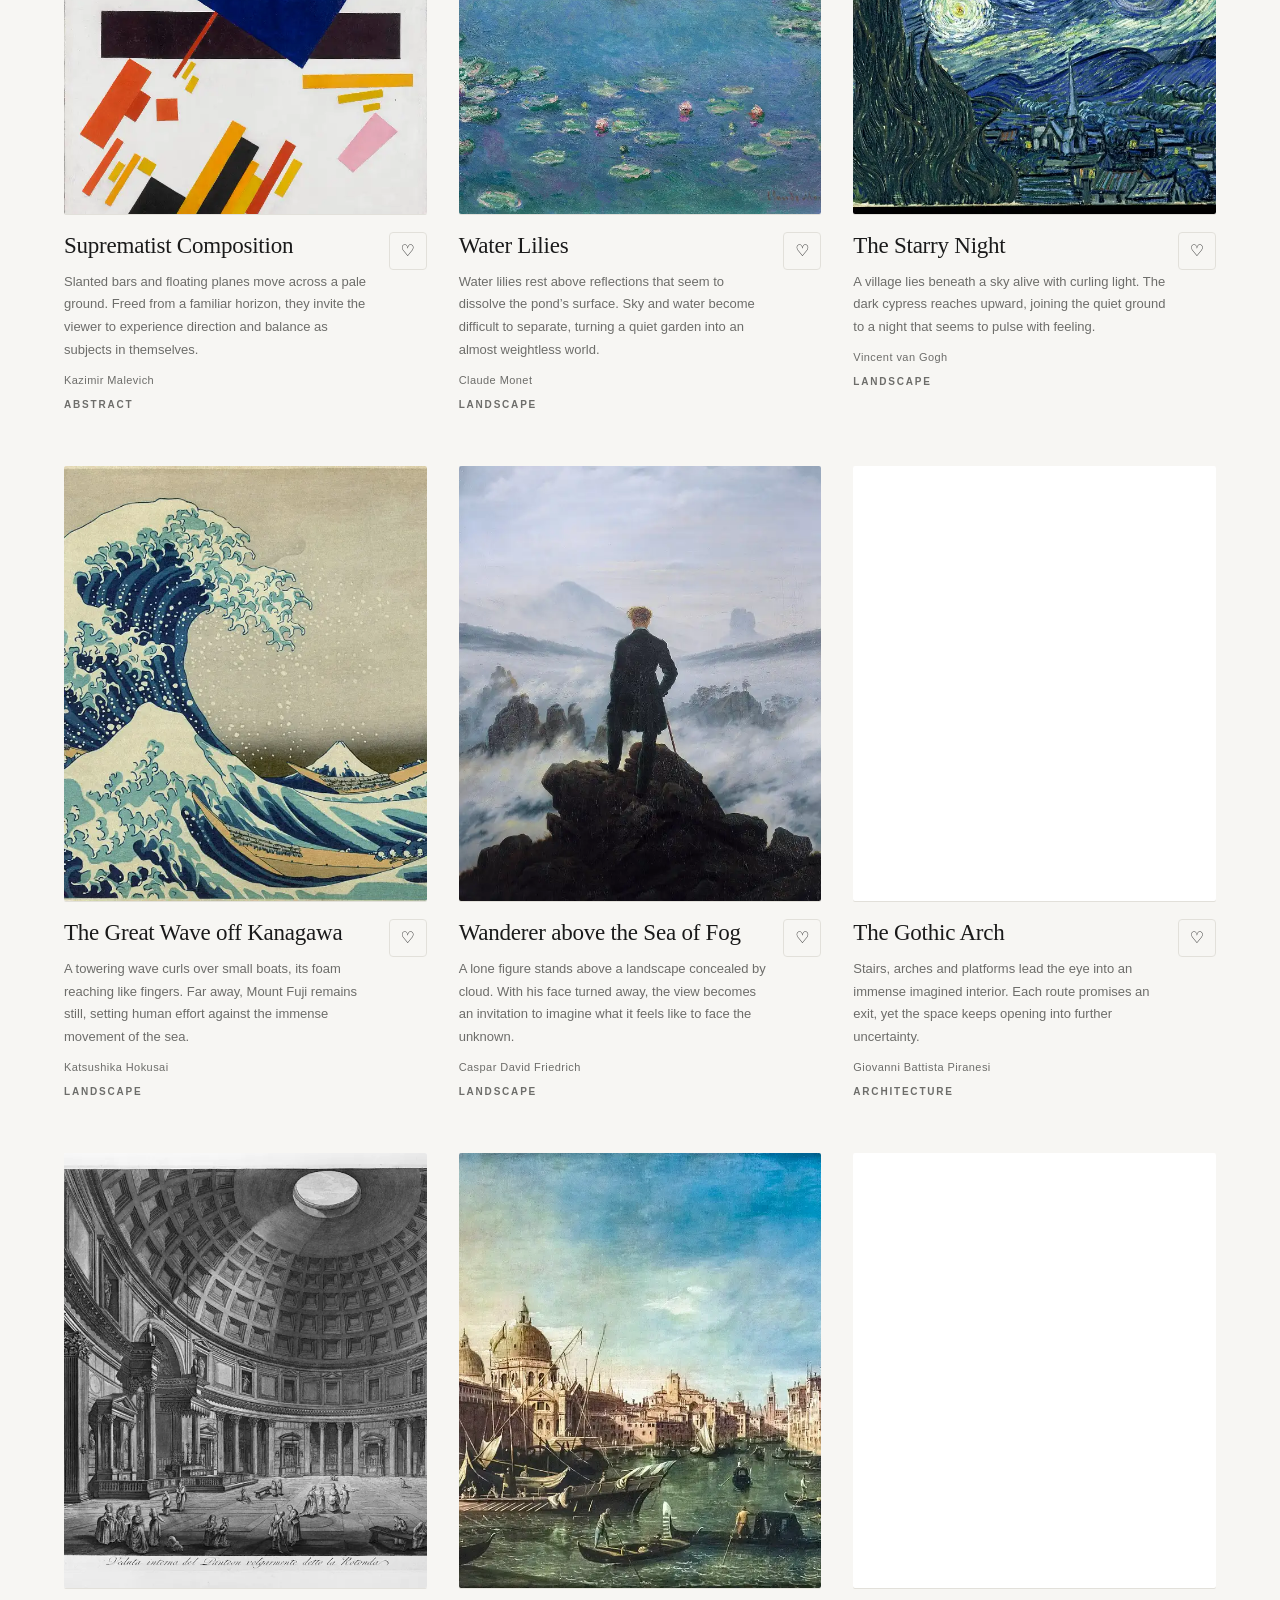
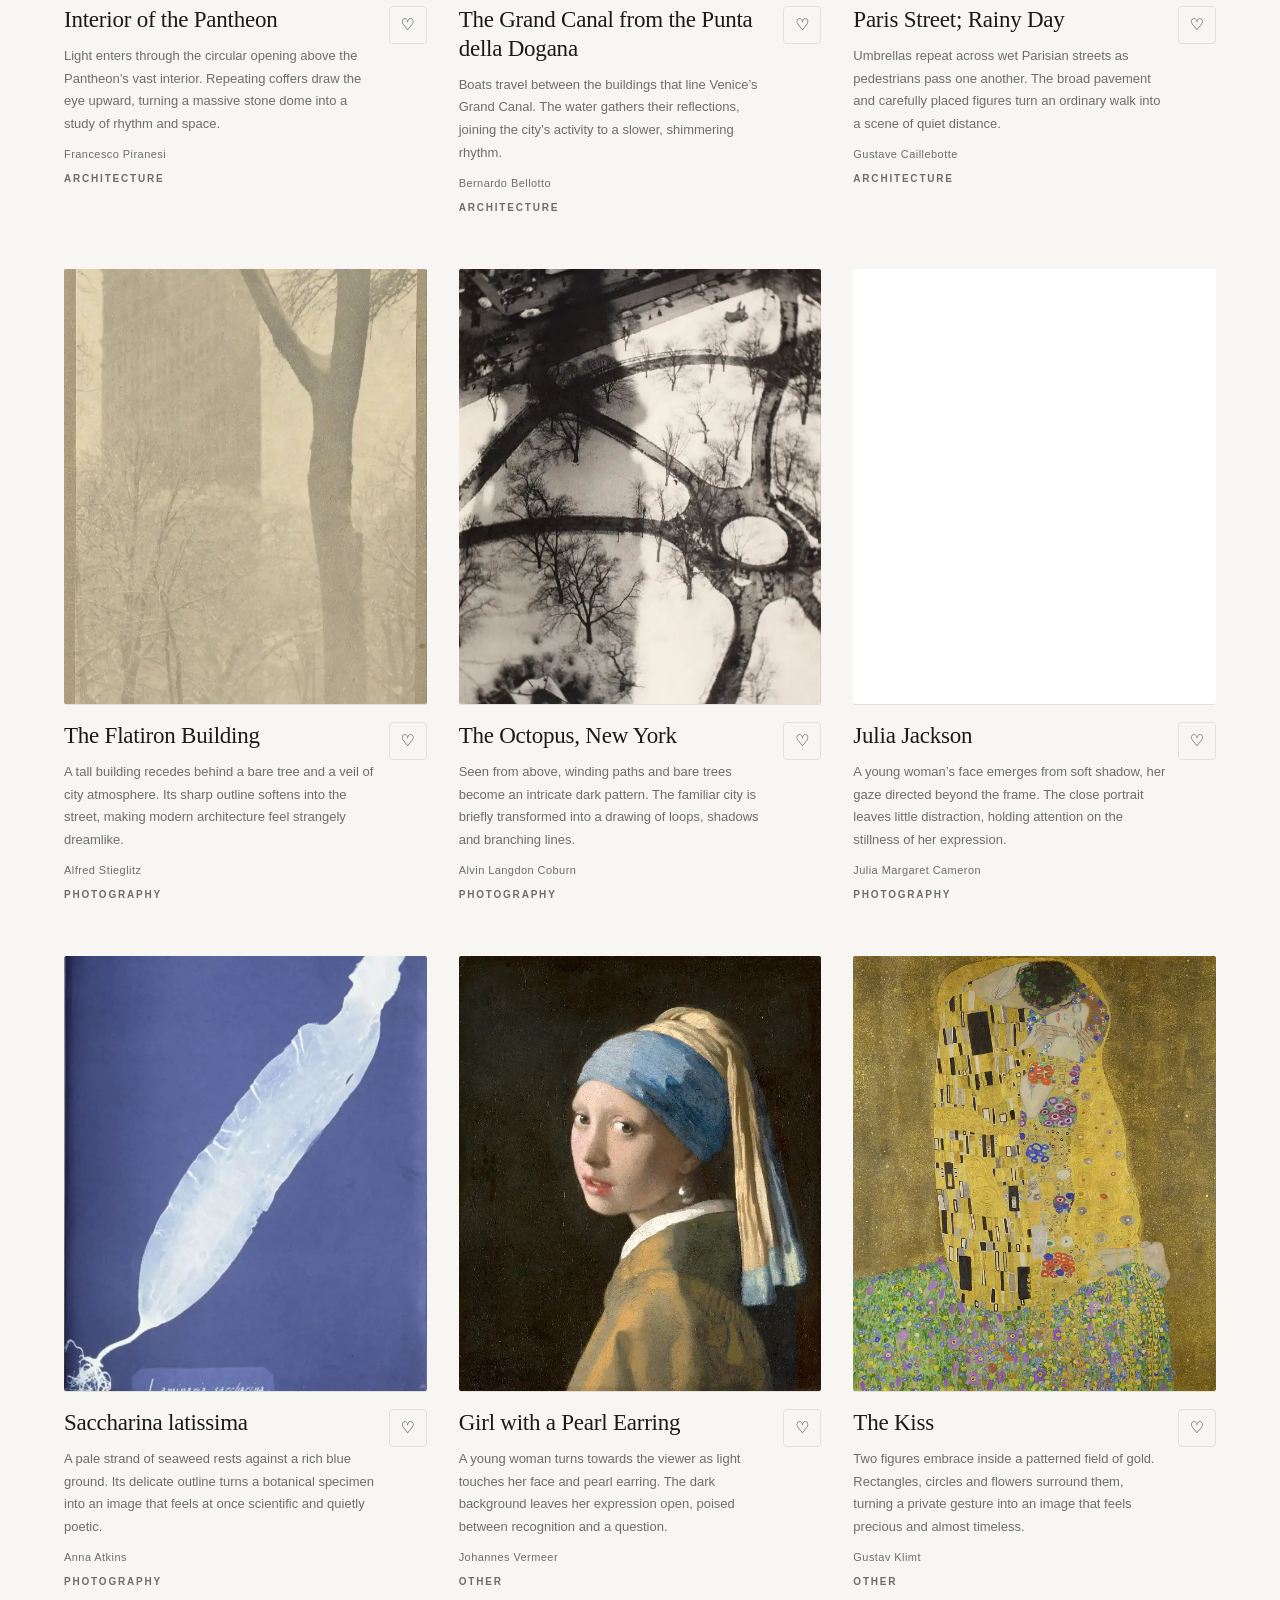
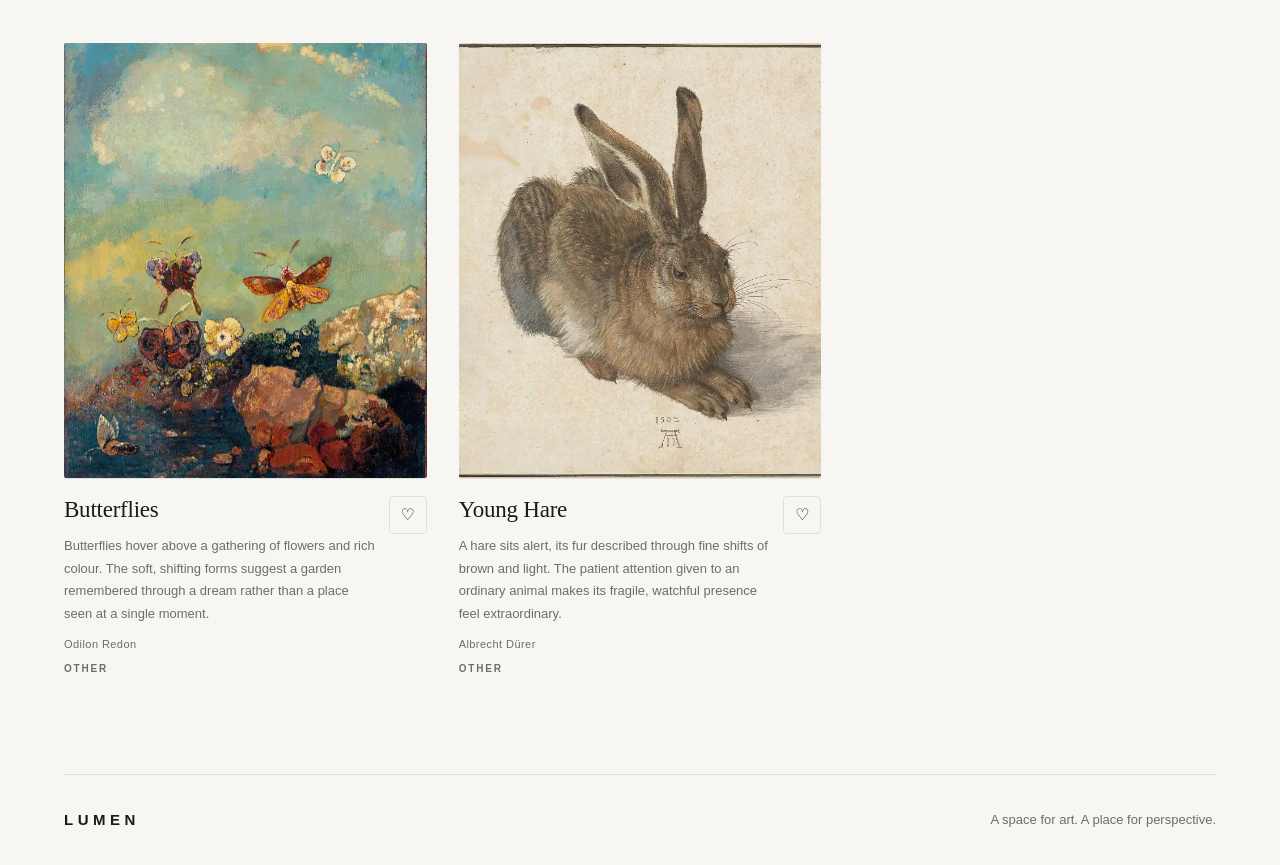
==== commit 8ff43737: "Improved lightbox loading and preload adjacent artworks" ====
--- a/index.html
+++ b/index.html
@@ -104,7 +104,10 @@
 
 /* Initial embedded previews remain visible during script startup. */
 .gallery article[data-initial],.gallery article[data-embedded]{animation:none}
-</style><script src="collection.js?v=instant-1" defer></script><script src="app.js?v=instant-1" defer></script></head><body class="light"><script>try{document.body.classList.toggle("light",localStorage.getItem("lumen-theme")!=="dark")}catch{}</script>
+
+/* Keep a preview visible while detail loads; do not replay a fade on navigation. */
+#light-image{animation:none}#light-status{font-size:11px;color:var(--muted);min-height:1.6em}#light-retry{font-size:12px;padding:6px 12px;margin-top:4px}#light-retry[hidden]{display:none}
+</style><script src="collection.js?v=smooth-lightbox-1" defer></script><script src="app.js?v=smooth-lightbox-1" defer></script></head><body class="light"><script>try{document.body.classList.toggle("light",localStorage.getItem("lumen-theme")!=="dark")}catch{}</script>
 <header><a class="logo" href="./" aria-label="Lumen home">LUMEN<span> DIGITAL GALLERY</span></a><button id="theme" class="quiet">Light mode</button><button id="add">Add artwork <span aria-hidden="true">+</span></button></header>
 <main><section class="intro"><div><p class="eyebrow">Independent art. Shared perspectives.</p><h1>A quiet space.<br><em>A different perspective.</em></h1></div><p class="intro-note">Art that asks you to pause.<br>Explore the exhibition, collect what moves you,<br>and make room for your own work.</p></section>
 <nav class="collections" aria-label="Collection"><button data-view="all" aria-pressed="true">The exhibition</button><button data-view="mine" aria-pressed="false">My artwork</button><button data-view="favourites" aria-pressed="false">Favourites <span id="fav-count">0</span></button></nav>
@@ -112,5 +115,5 @@
 <div class="gallery-heading"><p id="result-count" aria-live="polite">20 works in the exhibition</p><span>Selected works</span></div><section id="gallery" class="gallery" aria-label="Artworks"><article data-initial="true"><div class="art-open"><img class="art-image" data-embedded-id="commons-146301963" src="[data-uri]" width="320" height="384" alt="Composition VIII by Wassily Kandinsky" decoding="sync" loading="eager"></div><div class="art-info"><div><h2>Composition VIII</h2><p class="art-story">Circles, triangles and fine lines seem to float across an open field. Each shape has its own rhythm, yet together they suggest a carefully balanced piece of music.</p><p class="art-artist">Wassily Kandinsky</p></div></div><span class="tag">ABSTRACT</span></article><article data-initial="true"><div class="art-open"><img class="art-image" data-embedded-id="commons-37642803" src="[data-uri]" width="320" height="384" alt="Composition II in Red, Blue, and Yellow by Piet Mondrian" decoding="sync" loading="eager"></div><div class="art-info"><div><h2>Composition II in Red, Blue, and Yellow</h2><p class="art-story">A red plane meets black lines and small passages of blue and yellow. With very few elements, the painting creates a tension between movement and stillness.</p><p class="art-artist">Piet Mondrian</p></div></div><span class="tag">ABSTRACT</span></article><article data-initial="true"><div class="art-open"><img class="art-image" data-embedded-id="commons-99160918" src="[data-uri]" width="320" height="384" alt="The Ten Largest, No. 3: Youth by Hilma af Klint" decoding="sync" loading="eager"></div><div class="art-info"><div><h2>The Ten Largest, No. 3: Youth</h2><p class="art-story">Spirals, petals and rounded shapes unfold across a warm field of colour. The image feels like growth made visible: playful, searching and full of new beginnings.</p><p class="art-artist">Hilma af Klint</p></div></div><span class="tag">ABSTRACT</span></article></section><noscript><p>The first three works are available above. Enable JavaScript to browse all 20 works and use gallery controls.</p></noscript><div id="empty" hidden><h2>A little room for something new.</h2><p>Try another search or category, or add your own artwork.</p><button id="clear">Reset filters</button></div>
 <footer><a class="logo" href="./">LUMEN</a><p>A space for art. A place for perspective.</p></footer></main>
 <dialog id="editor"><form id="art-form"><div class="dialog-head"><div><p class="eyebrow">Your personal collection</p><h2 id="editor-title">Add artwork</h2></div><button type="button" data-close="editor" aria-label="Close form" class="quiet">×</button></div><p class="muted">Saved privately in this browser, on this device.</p><label>Artwork file<input id="file" type="file" accept="image/jpeg,image/png,image/webp,image/gif,image/avif"></label><small>JPG, PNG, WebP, GIF or AVIF. Maximum 15 MB. Optional when editing.</small><label>Title<input name="title" maxlength="100" required></label><label>Artist<input name="artist" maxlength="100" required></label><label>Category<select name="category"><option>Abstract</option><option>Landscape</option><option>Architecture</option><option>Photography</option><option>Other</option></select></label><label>Description<textarea name="description" maxlength="1500" rows="3" required></textarea></label><p id="form-error" role="alert"></p><button id="save" type="submit">Save artwork</button></form></dialog>
-<dialog id="lightbox"><div class="lightbar"><span>LUMEN · In focus</span><div><button id="fullscreen" class="quiet">Fullscreen</button><button data-close="lightbox" aria-label="Close artwork" class="quiet">Close ×</button></div></div><div class="stage"><button id="prev" aria-label="Previous artwork">←</button><img id="light-image" alt=""><button id="next" aria-label="Next artwork">→</button></div><div class="light-details"><div><p id="light-meta" class="eyebrow"></p><h2 id="light-title"></h2><p id="light-description"></p></div><button id="light-favourite" class="quiet">Save favourite</button></div></dialog>
+<dialog id="lightbox"><div class="lightbar"><span>LUMEN · In focus</span><div><button id="fullscreen" class="quiet">Fullscreen</button><button data-close="lightbox" aria-label="Close artwork" class="quiet">Close ×</button></div></div><div class="stage"><button id="prev" aria-label="Previous artwork">←</button><img id="light-image" alt=""><button id="next" aria-label="Next artwork">→</button></div><div class="light-details"><div><p id="light-meta" class="eyebrow"></p><h2 id="light-title"></h2><p id="light-description"></p><p id="light-status" role="status" aria-live="polite"></p><button id="light-retry" class="quiet" hidden>Retry full image</button></div><button id="light-favourite" class="quiet">Save favourite</button></div></dialog>
 <dialog id="confirm"><h2>Delete this artwork?</h2><p>This removes the uploaded image and its details from this browser.</p><div class="actions"><button id="cancel-delete" class="quiet">Keep artwork</button><button id="delete-confirm">Delete artwork</button></div></dialog><p id="toast" role="status"></p></body></html>
